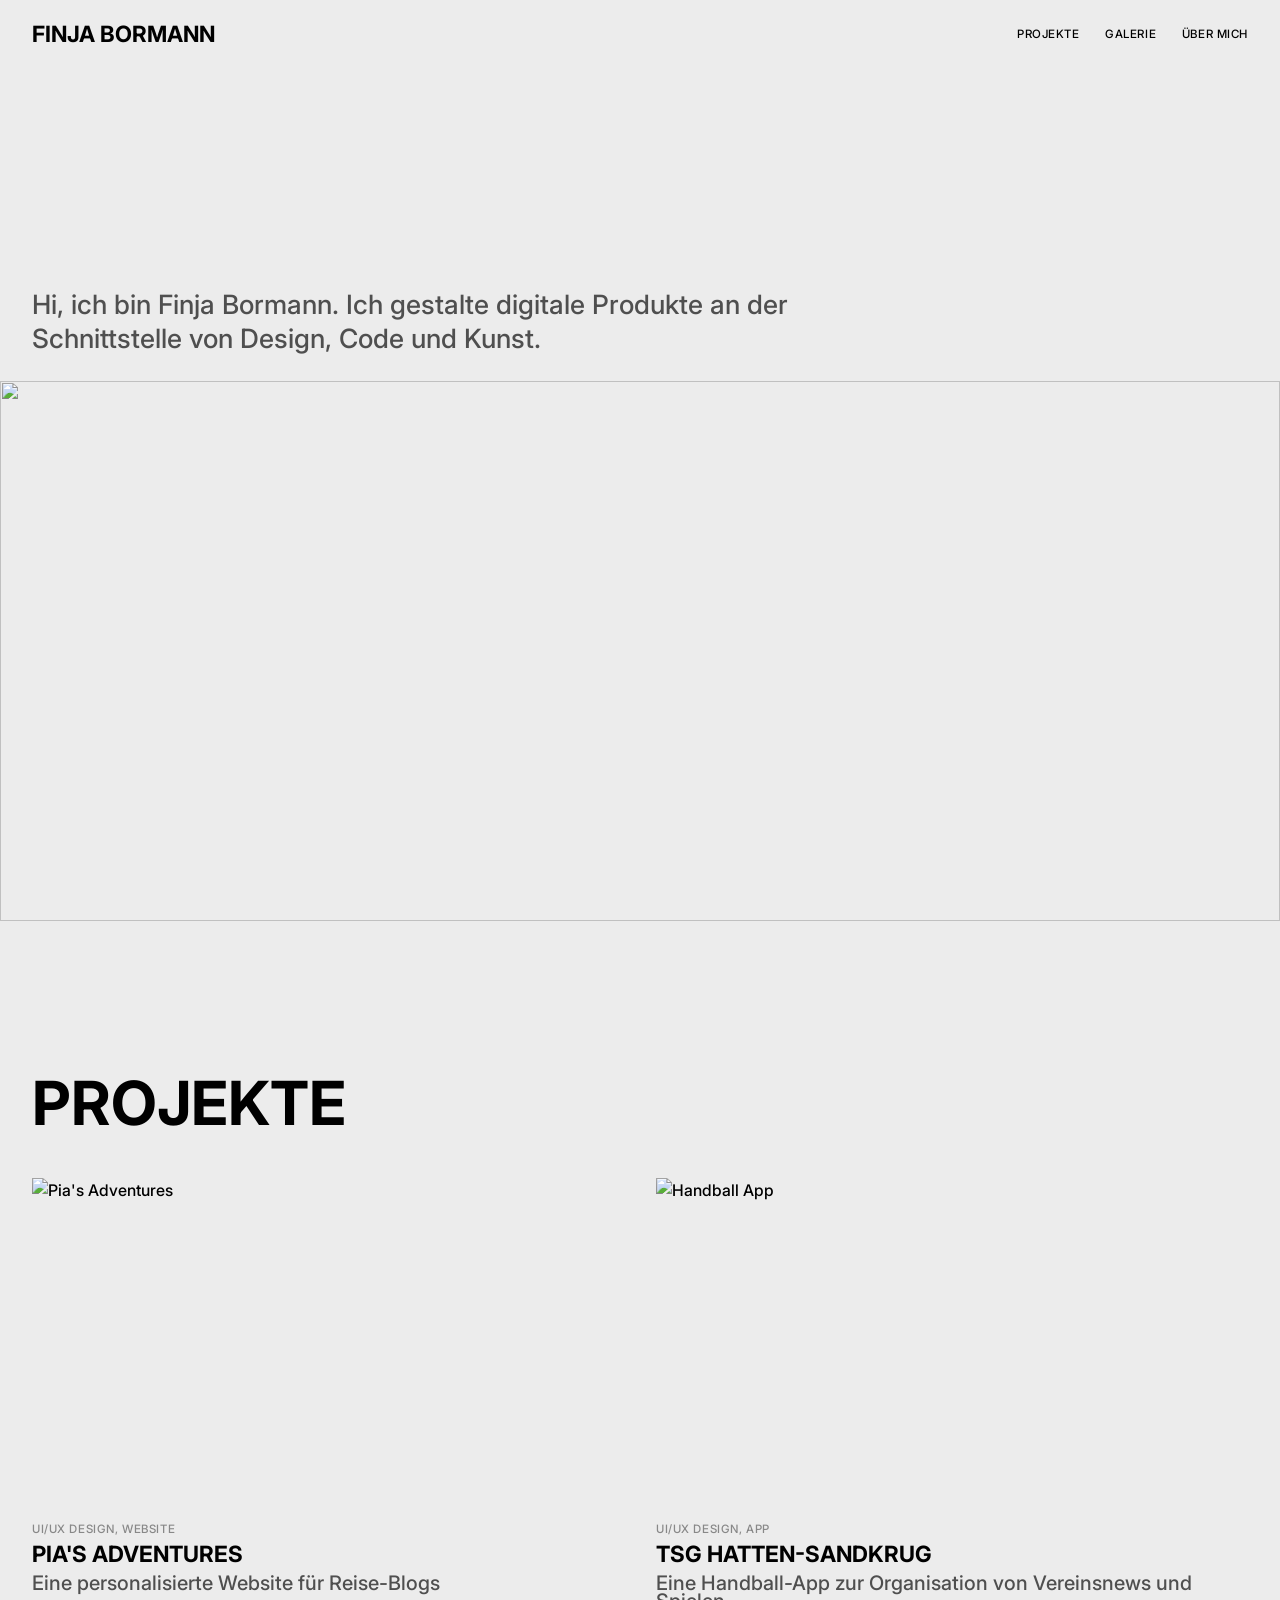
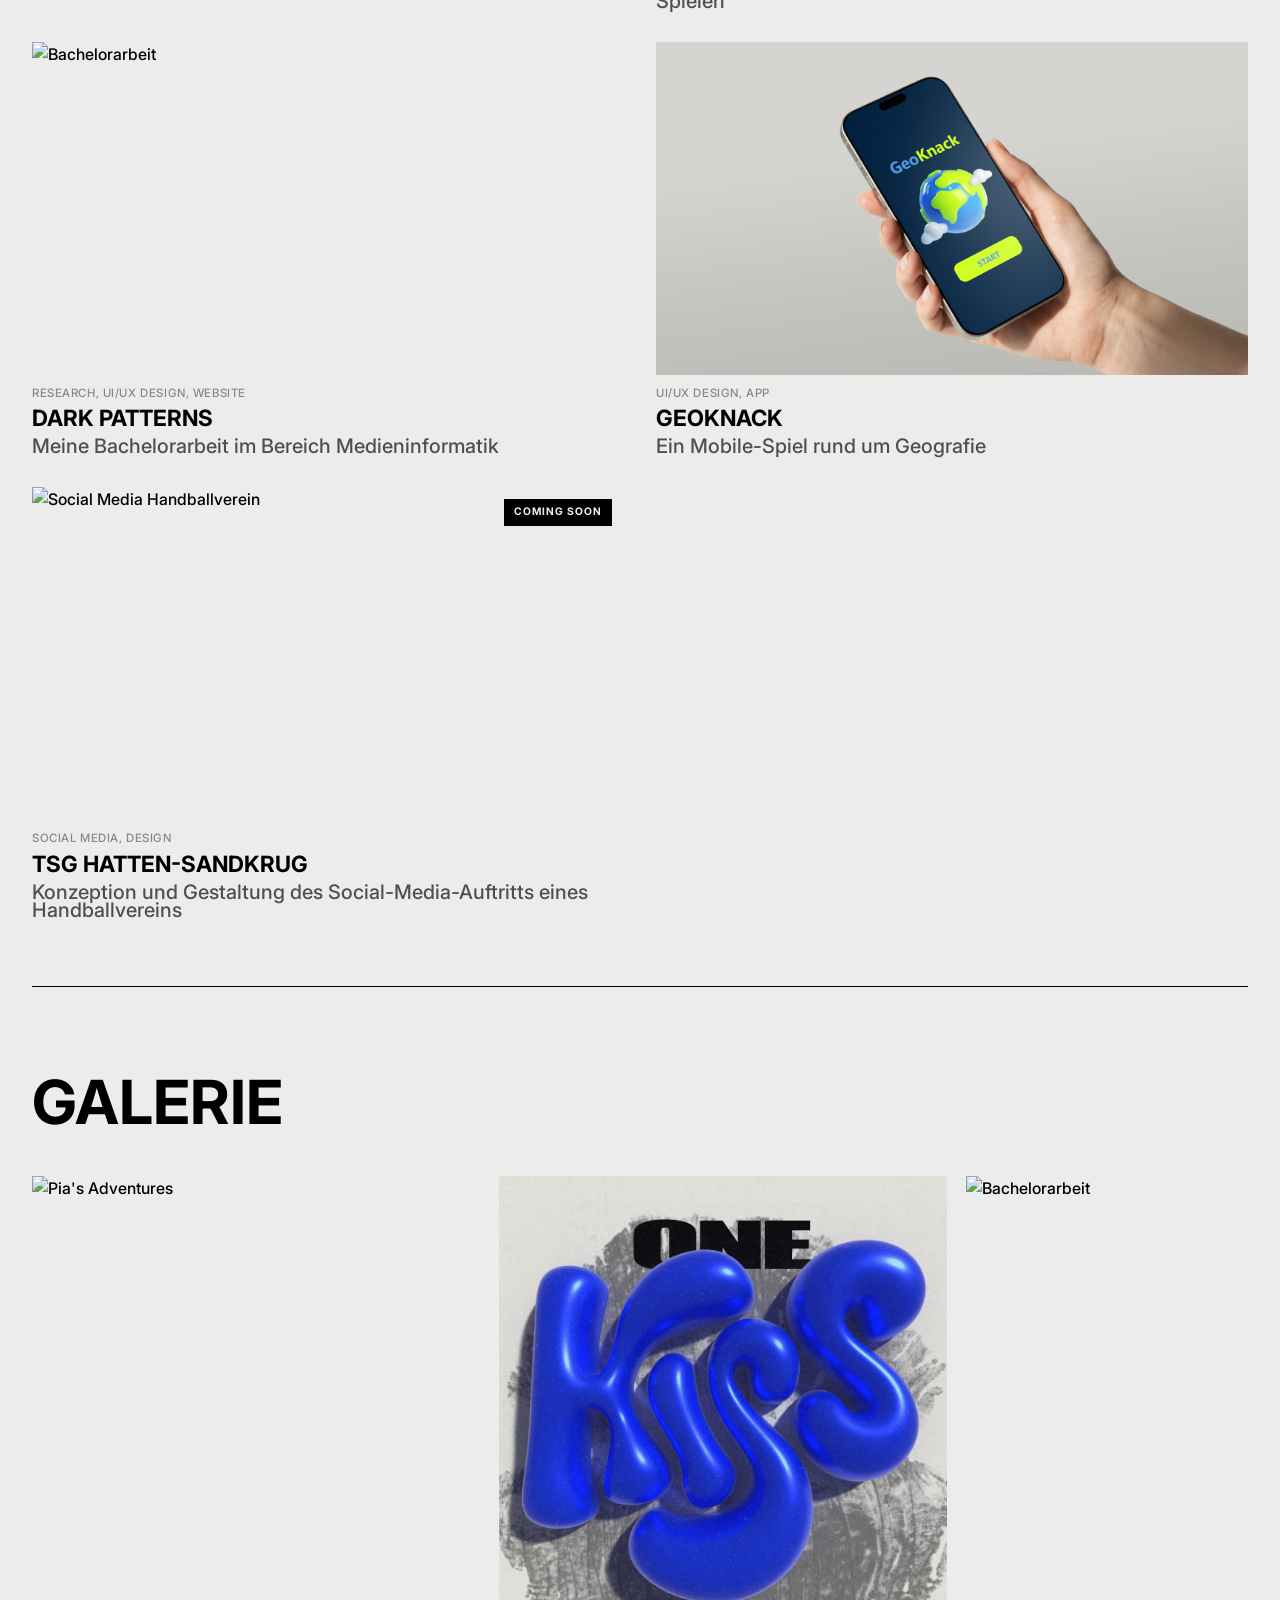
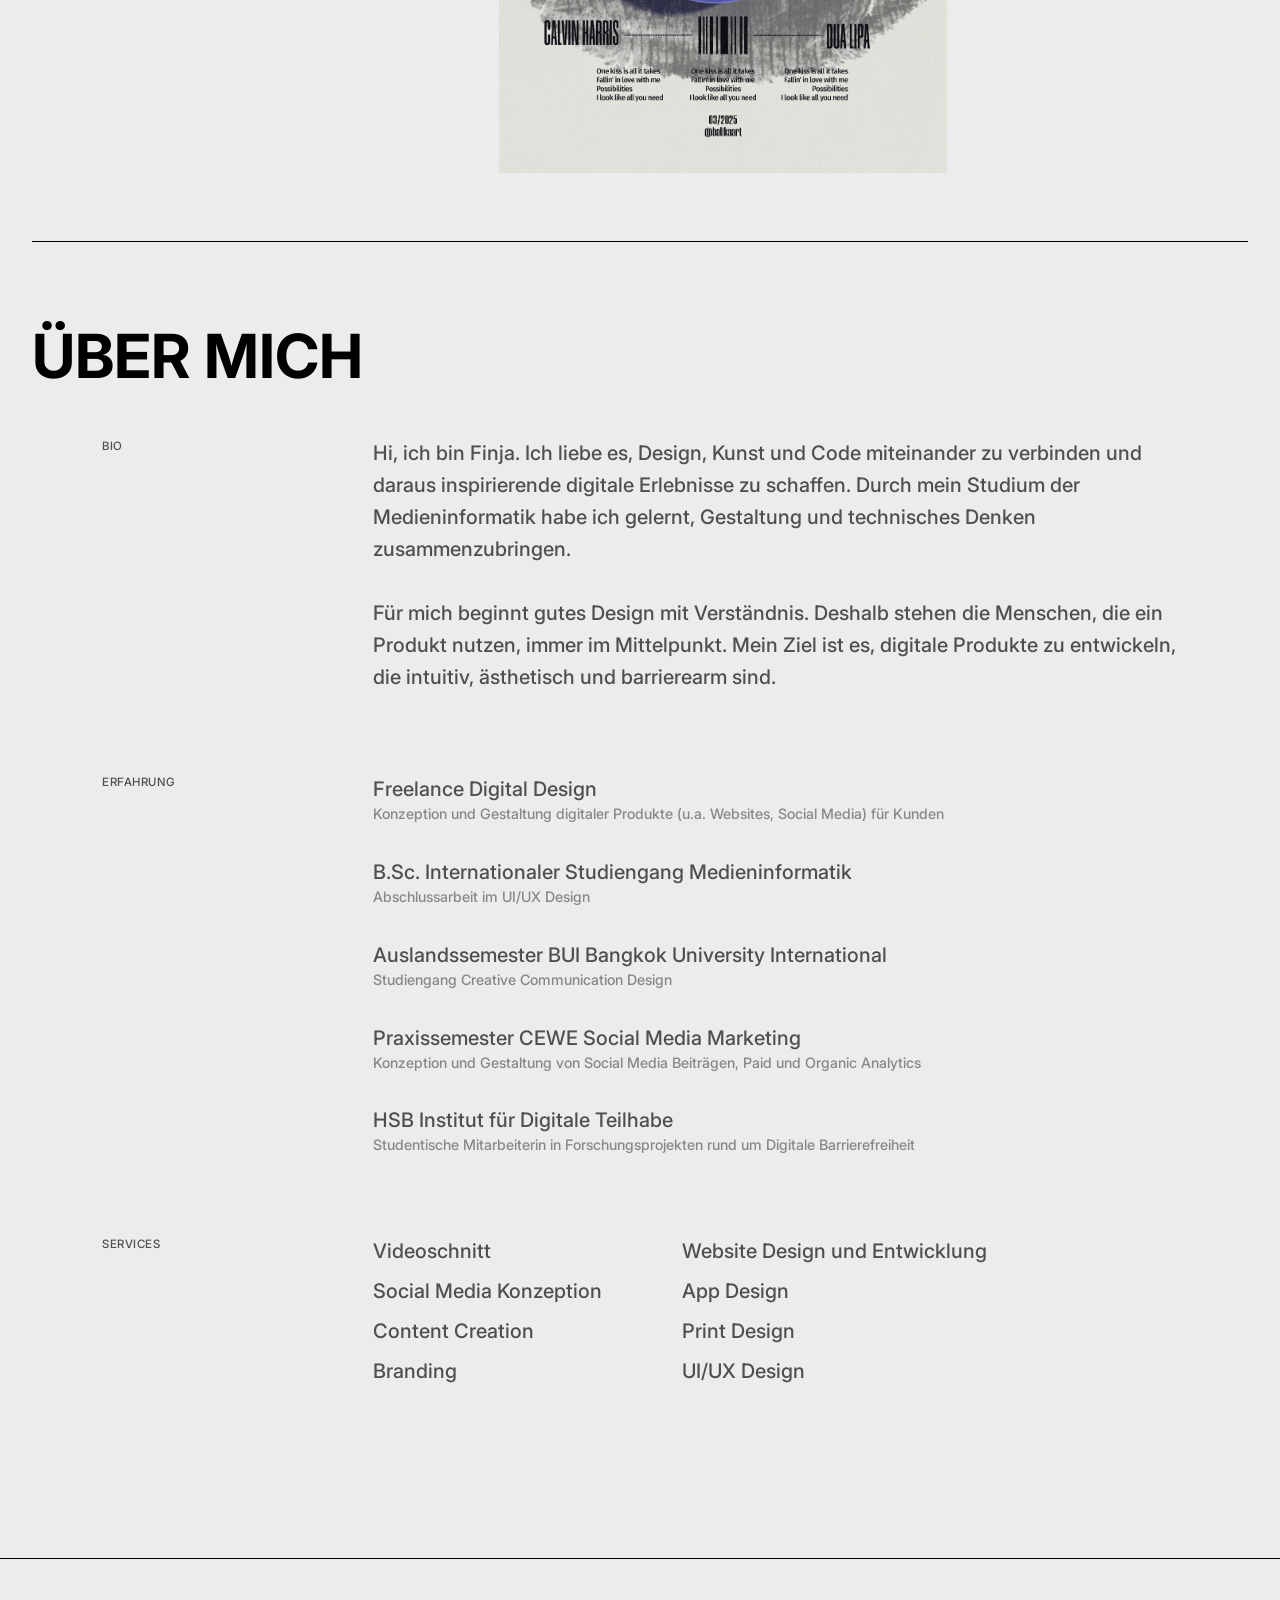
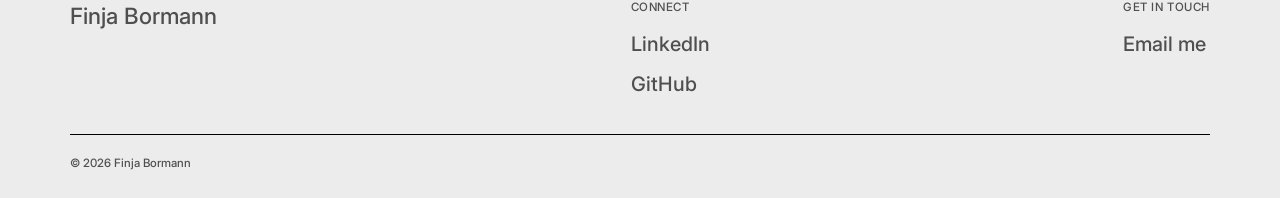
==== index.html @ 7d45138b "New responsive Version and style changes" ====
<!DOCTYPE html>
<html lang="de">
  <head>
    <meta charset="UTF-8" />
    <meta name="viewport" content="width=device-width, initial-scale=1.0" />
    <title>Finja Bormann - Digital Design</title>
    <link rel="icon" type="image/png" href="images/Logo_Finja.png" />
    <link rel="stylesheet" href="style.css" />
    <link rel="stylesheet" href="responsive.css" />
  </head>
  <body>

    <!-- Navigation -->
    <header>
      <nav class="navbar">
        <a href="#" class="nav-logo">FINJA BORMANN</a>
        <button class="nav-burger" aria-label="Menü öffnen">
          <span></span>
          <span></span>
          <span></span>
        </button>
        <ul class="nav-links">
          <li><a href="#projects">Projekte</a></li>
          <li><a href="#gallery">Galerie</a></li>
          <li><a href="#about">Über mich</a></li>
        </ul>
      </nav>
    </header>

    <!-- Hauptbereich -->
    <main>

      <!-- Hero -->
      <section id="hero" class="section hero">
        <h1>Hi, ich bin Finja Bormann. Ich gestalte digitale Produkte an der Schnittstelle von Design, Code und Kunst.</h1>

        <!-- Bilder-Slideshow -->
        <div class="slideshow">
          <div class="slideshow-frame">
            <img src="images/MockUp_GeoKnack.png" class="slideshow-image" alt="" />
            <img src="images/Pias_adventures_MockUp.png" class="slideshow-image" alt="" />
            <img src="images/Handball_App.png" class="slideshow-image" alt="" />
          </div>
        </div>
      </section>

      <!-- Projekte -->
      <section id="projects" class="section no-line">
        <h2>Projekte</h2>
        <div class="projects-static-grid">
          <a class="project-card" href="projects/pias-adventures.html">
            <div class="project-image">
              <img src="images/Pias_adventures_MockUp.png" alt="Pia's Adventures" />
            </div>
            <p class="project-tags">UI/UX DESIGN, Website</p>
            <h3 class="project-title">Pia's Adventures</h3>
            <p class="project-desc">Eine personalisierte Website für Reise-Blogs</p>
          </a>

          <a class="project-card" href="projects/handball-app.html">
            <div class="project-image">
              <img src="images/Handball_App.png" alt="Handball App" />
            </div>
            <p class="project-tags">UI/UX DESIGN, APP</p>
            <h3 class="project-title">TSG Hatten-Sandkrug</h3>
            <p class="project-desc">Eine Handball-App zur Organisation von Vereinsnews und Spielen</p>
          </a>

          <a class="project-card" href="projects/bachelorarbeit.html">
            <div class="project-image">
              <img src="images/Bachelorarbeit_MockUp.png" alt="Bachelorarbeit" />
            </div>
            <p class="project-tags">RESEARCH, UI/UX DESIGN, Website</p>
            <h3 class="project-title">Dark Patterns</h3>
            <p class="project-desc">Meine Bachelorarbeit im Bereich Medieninformatik</p>
          </a>

          <a class="project-card" href="projects/geoknack.html">
            <div class="project-image">
              <img src="images/MockUp_GeoKnack.png" alt="GeoKnack" />
            </div>
            <p class="project-tags">UI/UX DESIGN, APP</p>
            <h3 class="project-title">GeoKnack</h3>
            <p class="project-desc">Ein Mobile-Spiel rund um Geografie</p>
          </a>

          <a class="project-card coming-soon-card" href="projects/social-media-handball.html">
            <div class="project-image">
              <img src="images/ComingSoon.png" alt="Social Media Handballverein" />
            </div>
            <p class="project-tags">SOCIAL MEDIA, DESIGN</p>
            <h3 class="project-title">TSG Hatten-Sandkrug</h3>
            <p class="project-desc">Konzeption und Gestaltung des Social-Media-Auftritts eines Handballvereins</p>
          </a>
        </div>
      </section>

      <!-- Galerie -->
      <section id="gallery" class="section">
        <h2><span class="heading-text">Galerie</span></h2>
        <div class="projects-viewport">
        <div class="projects-grid">
          <a class="project-card" href="images/Pias_adventures.png" target="_blank">
            <div class="project-image">
              <img src="images/997-poster.png" alt="Pia's Adventures" />
            </div>
          </a>

          <a class="project-card" href="images/Handball_App.png" target="_blank">
            <div class="project-image">
              <img src="images/bubble-font-poster.png" alt="Handball App" />
            </div>
          </a>

          <a class="project-card" href="images/Bachelorarbeit.png" target="_blank">
            <div class="project-image">
              <img src="images/anti-design-poster.png" alt="Bachelorarbeit" />
            </div>
          </a>

          <a class="project-card" href="images/GeoKnack_App.png" target="_blank">
            <div class="project-image">
              <img src="images/retro-poster.png" alt="GeoKnack" />
            </div>
          </a>
        </div>
        </div>
      </section>

      <!-- Über mich -->
      <section id="about" class="section">
        <h2>Über mich</h2>

        <div class="about-row">
          <p class="about-label">Bio</p>
          <div class="about-content">
            <p>Hi, ich bin Finja. Ich liebe es, Design, Kunst und Code miteinander zu verbinden und daraus inspirierende digitale Erlebnisse zu schaffen. 
            Durch mein Studium der Medieninformatik habe ich gelernt, Gestaltung und technisches Denken zusammenzubringen.</p><br>
            <p>Für mich beginnt gutes Design mit Verständnis. Deshalb stehen die Menschen, die ein Produkt nutzen, immer im Mittelpunkt. 
            Mein Ziel ist es, digitale Produkte zu entwickeln, die intuitiv, ästhetisch und barrierearm sind.</p>
          </div>
        </div>

        <div class="about-row">
          <p class="about-label">Erfahrung</p>
          <div class="about-content">
            <div class="about-entry">
              <p class="about-entry-title">Freelance Digital Design</p>
              <p class="about-entry-desc">Konzeption und Gestaltung digitaler Produkte (u.a. Websites, Social Media) für Kunden</p>
            </div>
            <div class="about-entry">
              <p class="about-entry-title">B.Sc. Internationaler Studiengang Medieninformatik</p>
              <p class="about-entry-desc">Abschlussarbeit im UI/UX Design</p>
            </div>
            <div class="about-entry">
              <p class="about-entry-title">Auslandssemester BUI Bangkok University International</p>
              <p class="about-entry-desc">Studiengang Creative Communication Design</p>
            </div>
            <div class="about-entry">
              <p class="about-entry-title">Praxissemester CEWE Social Media Marketing</p>
              <p class="about-entry-desc">Konzeption und Gestaltung von Social Media Beiträgen, Paid und Organic Analytics</p>
            </div>
              <div class="about-entry">
              <p class="about-entry-title">HSB Institut für Digitale Teilhabe</p>
              <p class="about-entry-desc">Studentische Mitarbeiterin in Forschungsprojekten rund um Digitale Barrierefreiheit</p>
            </div>
          </div>
        </div>

        <div class="about-row">
          <p class="about-label">Services</p>
          <div class="about-skills">
            <ul>
              <li>Videoschnitt</li>
              <li>Social Media Konzeption</li>
              <li>Content Creation</li>
              <li>Branding</li>
            </ul>
            <ul>
              <li>Website Design und Entwicklung</li>
              <li>App Design</li>
              <li>Print Design</li>
              <li>UI/UX Design</li>
            </ul>
          </div>
        </div>
      </section>

    </main>

    <!-- Footer -->
    <footer class="footer">
      <div class="footer-top">
        <div class="footer-about">
          <p class="footer-name">Finja Bormann</p>
        </div>

        <div class="footer-links">
          <p class="footer-heading">Connect</p>
          <a href="https://de.linkedin.com/in/finja-bormann-8b305a2b4" target="_blank">LinkedIn</a>
          <a href="https://github.com/finionb" target="_blank">GitHub</a>
        </div>

        <div class="footer-contact">
          <p class="footer-heading">Get in touch</p>
          <a href="mailto:finjabormann03@gmail.com">Email me</a>
        </div>
      </div>

      <hr class="footer-divider" />

      <div class="footer-bottom">
        <p>&copy; 2026 Finja Bormann</p>
      </div>
    </footer>

    <script src="script.js"></script>
  </body>
</html>
---- style.css ----
*, *::before, *::after {
  box-sizing: border-box;
  margin: 0;
  padding: 0;
  background-color: #ececec;
}

html {
  overflow-x: hidden;
}

body {
  font-family: "Inter", sans-serif;
  line-height: 1.6;
  overflow-x: hidden;
}


@font-face {
  font-family: "Inter";
  src: url("fonts/Inter_24pt-Light.ttf") format("truetype");
  font-weight: 300;
  font-style: normal;
}

@font-face {
  font-family: "Inter";
  src: url("fonts/Inter_24pt-Medium.ttf") format("truetype");
  font-weight: 500;
  font-style: normal;
}

@font-face {
  font-family: "Inter";
  src: url("fonts/Inter_28pt-SemiBold.ttf") format("truetype");
  font-weight: 600;
  font-style: normal;
}

@font-face {
  font-family: "Inter";
  src: url("fonts/Inter_28pt-Bold.ttf") format("truetype");
  font-weight: 700;
  font-style: normal;
}

/* Navbar */
.navbar {
  display: flex;
  justify-content: space-between;
  align-items: center;
  padding: clamp(0.6rem, 1.5vw, 1rem) 2rem;
  background-color: transparent;
  position: fixed;
  top: 0;
  left: 50%;
  width: 100vw;
  margin-left: calc(-1 * 50vw);
  z-index: 100;
}

.nav-logo {
  display: flex;
  align-items: center;
  gap: 0.5rem;
  font-size: clamp(1rem, 1.2vw + 0.5rem, 1.4rem);
  font-weight: 700;
  text-decoration: none;
  color: #000000;
  background-color: transparent;
}

.nav-links {
  list-style: none;
  letter-spacing: 0.05em;
  text-transform: uppercase;
  font-size: clamp(0.7rem, 0.4vw + 0.4rem, 0.85rem);
  display: flex;
  gap: clamp(1rem, 2vw, 2rem);
  background-color: transparent;
}

.nav-links li {
  background-color: transparent;
}

.nav-links a {
  text-decoration: none;
  color: #000000;
  background-color: transparent;
}

.nav-links a:hover {
  color: #4f4f4f;
}

/* Burger button */
.nav-burger {
  display: none;
  flex-direction: column;
  justify-content: center;
  gap: 5px;
  background: none;
  border: none;
  cursor: pointer;
  z-index: 101;
}

.nav-burger span {
  display: block;
  width: 24px;
  height: 2px;
  background-color: #000000;
  transition: transform 0.3s ease, opacity 0.3s ease;
}

.nav-burger.is-open span:nth-child(1) {
  transform: translateY(7px) rotate(45deg);
}
.nav-burger.is-open span:nth-child(2) {
  opacity: 0;
}
.nav-burger.is-open span:nth-child(3) {
  transform: translateY(-7px) rotate(-45deg);
}

@media (max-width: 768px) {
  .nav-burger {
    display: flex;
  }

  .nav-links {
    display: none;
    position: fixed;
    top: 0;
    left: 0;
    width: 100%;
    height: 100vh;
    flex-direction: column;
    justify-content: center;
    align-items: flex-end;
    padding-right: 2rem;
    gap: 2rem;
    background-color: #ececec;
    z-index: 100;
  }

  .nav-links.is-open {
    display: flex;
  }

  .nav-links a {
    font-size: clamp(2rem, 8vw, 3rem);
    font-weight: 700;
    text-transform: uppercase;
    letter-spacing: 0.02em;
  }
}

/* Slideshow */
.slideshow {
  width: 100vw;
  margin-left: calc(50% - 50vw);
  margin-right: calc(50% - 50vw);
  margin-top: clamp(1rem, 2vw, 2rem);
}

.slideshow-frame {
  position: relative;
  width: 100%;
  aspect-ratio: 16 / 6.75;
  overflow: hidden;
  background-color: #f0f0f0;
}

.slideshow-image {
  position: absolute;
  inset: 0;
  width: 100%;
  height: 100%;
  object-fit: cover;
  opacity: 0;
  transition: opacity 0.6s ease;
}

.slideshow-image.is-active {
  opacity: 1;
}

/* Sections */
.section {
  position: relative;
  padding: clamp(2.5rem, 4vw + 1rem, 5rem) 2rem;
  max-width: 1140px;
  margin: 0 auto;
}

.section::before {
  content: "";
  position: absolute;
  top: 0;
  left: calc(2rem - max(0px, (100vw - 1140px) / 2));
  right: calc(2rem - max(0px, (100vw - 1140px) / 2));
  border-top: 1px solid #000000;
}

.section.hero::before,
.section.no-line::before {
  border-top: none;
}

.hero {
  text-align: left;
  padding-top: clamp(18rem, 18vw + 2rem, 30rem);
  position: relative;
}

.hero h1 {
  position: relative;
  width: 100vw;
  color: #4f4f4f;
  max-width: clamp(300px, 65vw, 800px);
  margin-left: calc(50% - 50vw);
  padding-left: 2rem;
  font-size: clamp(1.25rem, 1.2vw + 0.7rem, 2rem);
  font-weight: 500;
  line-height: clamp(1rem, 1.5vw + 0.9rem, 2.7rem);
}

/* Projects slider */
.projects-viewport {
  position: relative;
  width: 100vw;
  margin-left: calc(50% - 50vw);
  margin-right: calc(50% - 50vw);
  margin-top: clamp(1rem, 2vw, 2rem);
  overflow: hidden;
  cursor: grab;
  touch-action: pan-y;
}

.projects-viewport.is-dragging {
  cursor: grabbing;
}

.projects-grid {
  display: flex;
  gap: clamp(1rem, 1.5vw, 1.5rem);
  width: max-content;
  will-change: transform;
}

.project-card {
  display: block;
  flex: 0 0 624px;
  width: 624px;
  text-decoration: none;
  color: inherit;
  user-select: none;
}

#gallery .project-card {
  flex: 0 0 clamp(220px, 35vw, 500px);
  width: clamp(220px, 35vw, 500px);
}

/* Static projects grid (no slider) */
.projects-static-grid {
  display: grid;
  grid-template-columns: repeat(2, 1fr);
  gap: clamp(1.5rem, 2.5vw, 2.5rem);
  margin-top: clamp(1rem, 2vw, 2rem);
  width: 100vw;
  margin-left: calc(50% - 50vw);
  margin-right: calc(50% - 50vw);
  padding: 0 2rem;
  box-sizing: border-box;
}

.projects-static-grid .project-card {
  flex: none;
  width: auto;
}

@media (max-width: 700px) {
  .projects-static-grid {
    grid-template-columns: 1fr;
  }
}

.coming-soon-card {
  position: relative;
}

.coming-soon-card .project-image::after {
  content: "Coming Soon";
  position: absolute;
  top: 12px;
  right: 12px;
  background-color: #000;
  color: #ececec;
  font-size: 0.65rem;
  font-weight: 700;
  letter-spacing: 0.1em;
  text-transform: uppercase;
  padding: 5px 10px;
  pointer-events: none;
}

.project-image {
  overflow: hidden;
  background-color: #f0f0f0;
  position: relative;
}

.project-image img {
  display: block;
  width: 100%;
  aspect-ratio: 16 / 9;
  object-fit: cover;
  transition: transform 0.4s ease;
}

.project-card:hover .project-image img {
  transform: scale(1.05);
}

@media (hover: none) {
  .project-card.in-view .project-image img {
    transform: scale(1.05);
  }
}

#gallery .project-image img {
  aspect-ratio: 3 / 4;
}

.project-tags {
  margin-top: clamp(0.6rem, 1vw, 1rem);
  line-height: 1;
  letter-spacing: 0.05em;
  text-transform: uppercase;
  font-size: clamp(0.7rem, 0.4vw + 0.4rem, 0.85rem);
  color: #888;
}

.project-title {
  font-size: clamp(1.1rem, 1vw + 0.6rem, 1.6rem);
  font-weight: 700;
  line-height: 1;
  text-transform: uppercase;
  margin: 0.5rem 0;
}

.project-desc {
  font-size: clamp(1rem, 0.8vw + 0.7rem, 1.25rem);
  line-height: 0.9;
  color: #4f4f4f;
}

h2 {
  position: relative;
  width: 100vw;
  margin-left: calc(50% - 50vw);
  padding-left: 2rem;
  font-size: clamp(2rem, 3.5vw + 1rem, 5rem);
  font-weight: 700;
  text-transform: uppercase;
}

/* Über mich */
.about-row {
  display: grid;
  grid-template-columns: clamp(120px, 18vw, 220px) 1fr;
  gap: clamp(2rem, 4vw, 5rem);
  padding: clamp(1.5rem, 2.5vw, 2.5rem) 0;
}

.about-row:first-of-type {
  margin-top: clamp(1.5rem, 2.5vw, 2.5rem);
  padding-top: 0;
}

.about-label {
  font-weight: 500;
  color: #4f4f4f;
  letter-spacing: 0.05em;
  text-transform: uppercase;
  font-size: clamp(0.7rem, 0.4vw + 0.4rem, 0.85rem);
}

.about-content {
  margin-bottom: 1rem;
  color: #4f4f4f;
  font-size: clamp(1rem, 0.8vw + 0.7rem, 1.25rem);
}

.about-content p:last-child {
  margin-bottom: 0;
}

.about-entry {
  margin-bottom: clamp(1.75rem, 2.5vw, 2.5rem);
}

.about-entry:last-child {
  margin-bottom: 0;
}

.about-entry-title {
  font-weight: 500;
  color: #4f4f4f;
  font-size: clamp(1rem, 0.8vw + 0.7rem, 1.25rem);
}

.about-entry-desc {
  color: #888;
  font-size: clamp(0.8rem, 0.5vw + 0.5rem, 0.95rem);
  line-height: 1.3;
}

.about-skills {
  display: flex;
  gap: clamp(5rem, 6vw, 8rem);
}

.about-skills ul {
  list-style: none;
  min-width: clamp(200px, 16vw, 360px);
}

.about-skills li {
  color: #4f4f4f;
  margin-bottom: 0.5rem;
  font-size: clamp(1rem, 0.8vw + 0.7rem, 1.25rem);
}

@media (max-width: 600px) {
  .about-row {
    grid-template-columns: 1fr;
    gap: 0.75rem;
  }
}

/* Footer */
.footer {
  margin-top: 4rem; 
  padding: clamp(2rem, 3vw, 3rem) 2rem clamp(1.5rem, 2vw, 2rem);
  border-top: 1px solid #000000;
  font-size: clamp(1rem, 0.8vw + 0.7rem, 1.25rem);
  color: #4f4f4f;
}

.footer-top {
  display: flex;
  justify-content: space-between;
  gap: clamp(1rem, 2vw, 2rem);
  max-width: 1140px;
  margin: 0 auto;
  flex-wrap: wrap;
}

.footer-name {
  font-size: clamp(1.1rem, 0.8vw + 0.8rem, 1.4rem);
  font-weight: 500;
  color: #4f4f4f;
  margin-bottom: 0.5rem;
}

.footer-bio {
  max-width: 280px;
}

.footer-heading {
  font-weight: 500;
  color: #4f4f4f;
  letter-spacing: 0.05em;
  text-transform: uppercase;
  font-size: clamp(0.7rem, 0.4vw + 0.4rem, 0.85rem);
  margin-bottom: 0.75rem;
}

.footer-links,
.footer-contact {
  display: flex;
  flex-direction: column;
}

.footer-links a,
.footer-contact a {
  color: #4f4f4f;
  text-decoration: none;
  margin-bottom: 0.5rem;
}

.footer-links a:hover,
.footer-contact a:hover {
  color: #333;
}

.footer-divider {
  max-width: 1140px;
  margin: clamp(1rem, 2vw, 2rem) auto clamp(0.75rem, 1.5vw, 1.5rem);
  border: none;
  border-top: 1px solid #000000;
}

.footer-bottom {
  display: flex;
  justify-content: space-between;
  max-width: 1140px;
  margin: 0 auto;
  flex-wrap: wrap;
  gap: 0.5rem;
  font-size: clamp(0.7rem, 0.4vw + 0.4rem, 0.85rem);
}
---- responsive.css ----
/* ═══════════════════════════════════════════════════════
   RESPONSIVE.CSS
   Clamps decken fluid scaling ab.
   Diese Datei enthält strukturelle Breakpoint-Änderungen.

   Breakpoints:
   Tablet  → max-width: 1024px
   Mobile  → max-width: 768px
   Small   → max-width: 480px
═══════════════════════════════════════════════════════ */


/* ── Tablet (≤ 1024px) ───────────────────────────────── */
@media (max-width: 1024px) {

  /* Galerie-Karten etwas breiter relativ */
  #gallery .project-card {
    flex: 0 0 clamp(220px, 44vw, 420px);
    width: clamp(220px, 44vw, 420px);
  }

  /* Projekt-Grid 2 Spalten bleiben, aber weniger Gap */
  .projects-static-grid {
    gap: clamp(1rem, 2vw, 2rem);
  }

  /* About-Label-Spalte etwas schmaler */
  .about-row {
    grid-template-columns: clamp(90px, 14vw, 160px) 1fr;
    gap: clamp(1.5rem, 3vw, 4rem);
  }

  /* Skills-Spalten Mindestbreite anpassen */
  .about-skills ul {
    min-width: clamp(160px, 22vw, 280px);
  }

}


/* ── Mobile (≤ 768px) ───────────────────────────────── */
@media (max-width: 768px) {

  /* ─ Hero ─ */
  .hero {
    padding-top: clamp(18rem, 28vw, 20rem);
  }

  .hero h1 {
    max-width: 100%;
    font-size: clamp(1.4rem, 6vw, 2.5rem);
    line-height: 1.3;
    font-weight: 500;
  }

  /* Slideshow auf Mobile deutlich höher */
  .slideshow-frame {
    aspect-ratio: 16 / 16;
  }

  /* ─ Galerie-Slider ─ */
  #gallery .project-card {
    flex: 0 0 clamp(200px, 75vw, 340px);
    width: clamp(200px, 75vw, 340px);
  }

  /* ─ Über mich ─ */
  .about-row {
    grid-template-columns: 1fr;
    gap: 0.6rem;
  }

  .about-row:first-of-type {
    margin-top: clamp(1rem, 2vw, 1.5rem);
  }

  .about-skills {
    gap: 2rem;
  }

  .about-skills ul {
    min-width: unset;
  }

  /* ─ Projektdetails ─ */
  .project-header {
    padding-top: clamp(5rem, 8vw, 7rem);
  }

  .project-meta {
    gap: clamp(1rem, 3vw, 2rem);
  }

  .project-overview,
  .project-text-block {
    grid-template-columns: 1fr;
    gap: 0.5rem;
  }

  .project-overview-label,
  .project-section-title {
    padding-top: 0;
  }

}


/* ── Small Mobile (≤ 480px) ─────────────────────────── */
@media (max-width: 480px) {

  /* ─ Navbar ─ */
  .nav-logo {
    font-size: 0.95rem;
  }

  .navbar {
    padding-left: 1.25rem;
    padding-right: 1.25rem;
  }

  /* ─ Sections ─ */
  .section {
    padding-left: 1.25rem;
    padding-right: 1.25rem;
  }

  /* Section-Linien an neues Padding anpassen */
  .section::before {
    left: calc(1.25rem - max(0px, (100vw - 1140px) / 2));
    right: calc(1.25rem - max(0px, (100vw - 1140px) / 2));
  }

  h2 {
    padding-left: 1.25rem;
  }

  .hero h1 {
    padding-left: 1.25rem;
    padding-right: 1.25rem;
  }

  /* ─ Galerie-Karten ─ */
  #gallery .project-card {
    flex: 0 0 82vw;
    width: 82vw;
  }

  /* ─ Projekt-Grid ─ */
  .projects-static-grid {
    padding: 0 1.25rem;
    gap: 2rem;
  }

  /* ─ Footer ─ */
  .footer {
    padding-left: 1.25rem;
    padding-right: 1.25rem;
  }

  .footer-bottom {
    flex-direction: column;
    gap: 0.25rem;
  }

  /* ─ Projektdetails ─ */
  .project-image-grid {
    grid-template-columns: 1fr;
    gap: 0.75rem;
  }

  .project-hero-image img {
    aspect-ratio: 4 / 3;
  }

  .project-next-title {
    font-size: clamp(1.2rem, 6vw, 2rem);
  }

  /* ─ Slideshow ─ */
  .slideshow-frame {
    aspect-ratio: 3 / 4;
  }

}
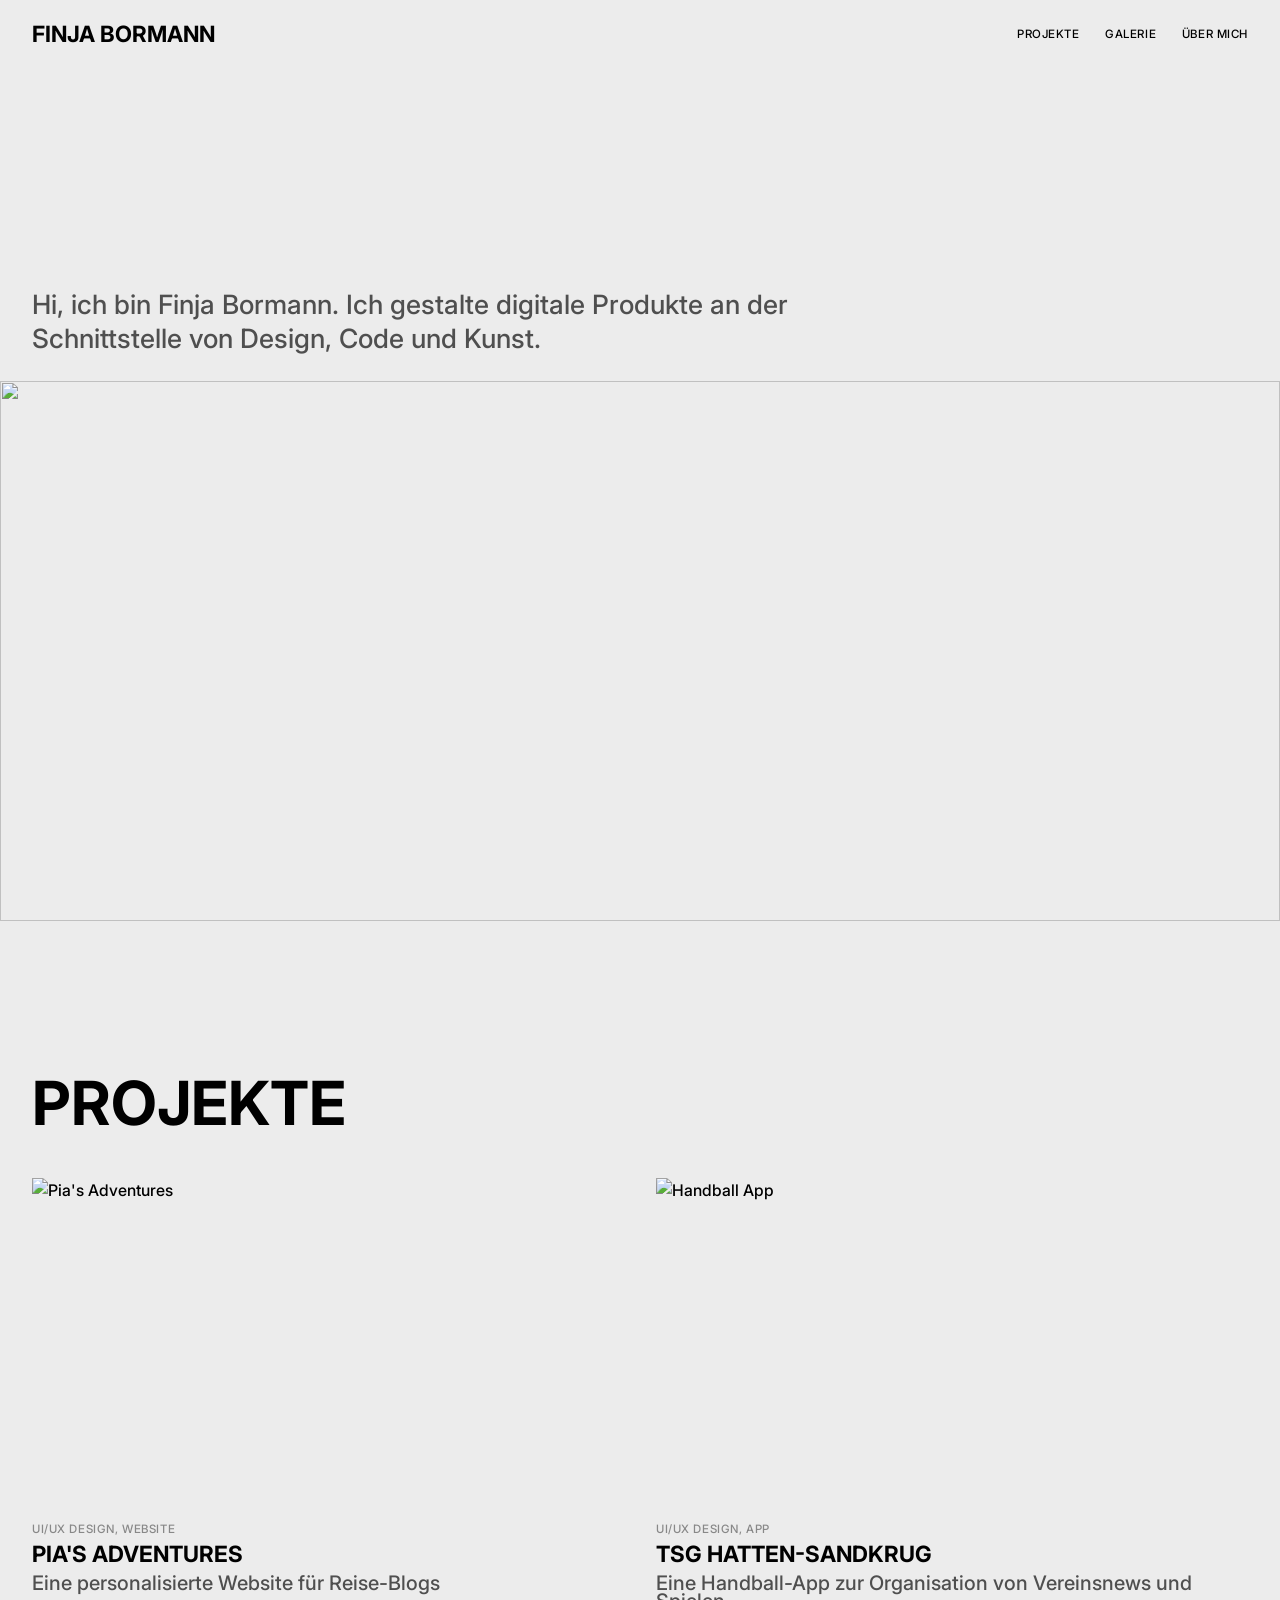
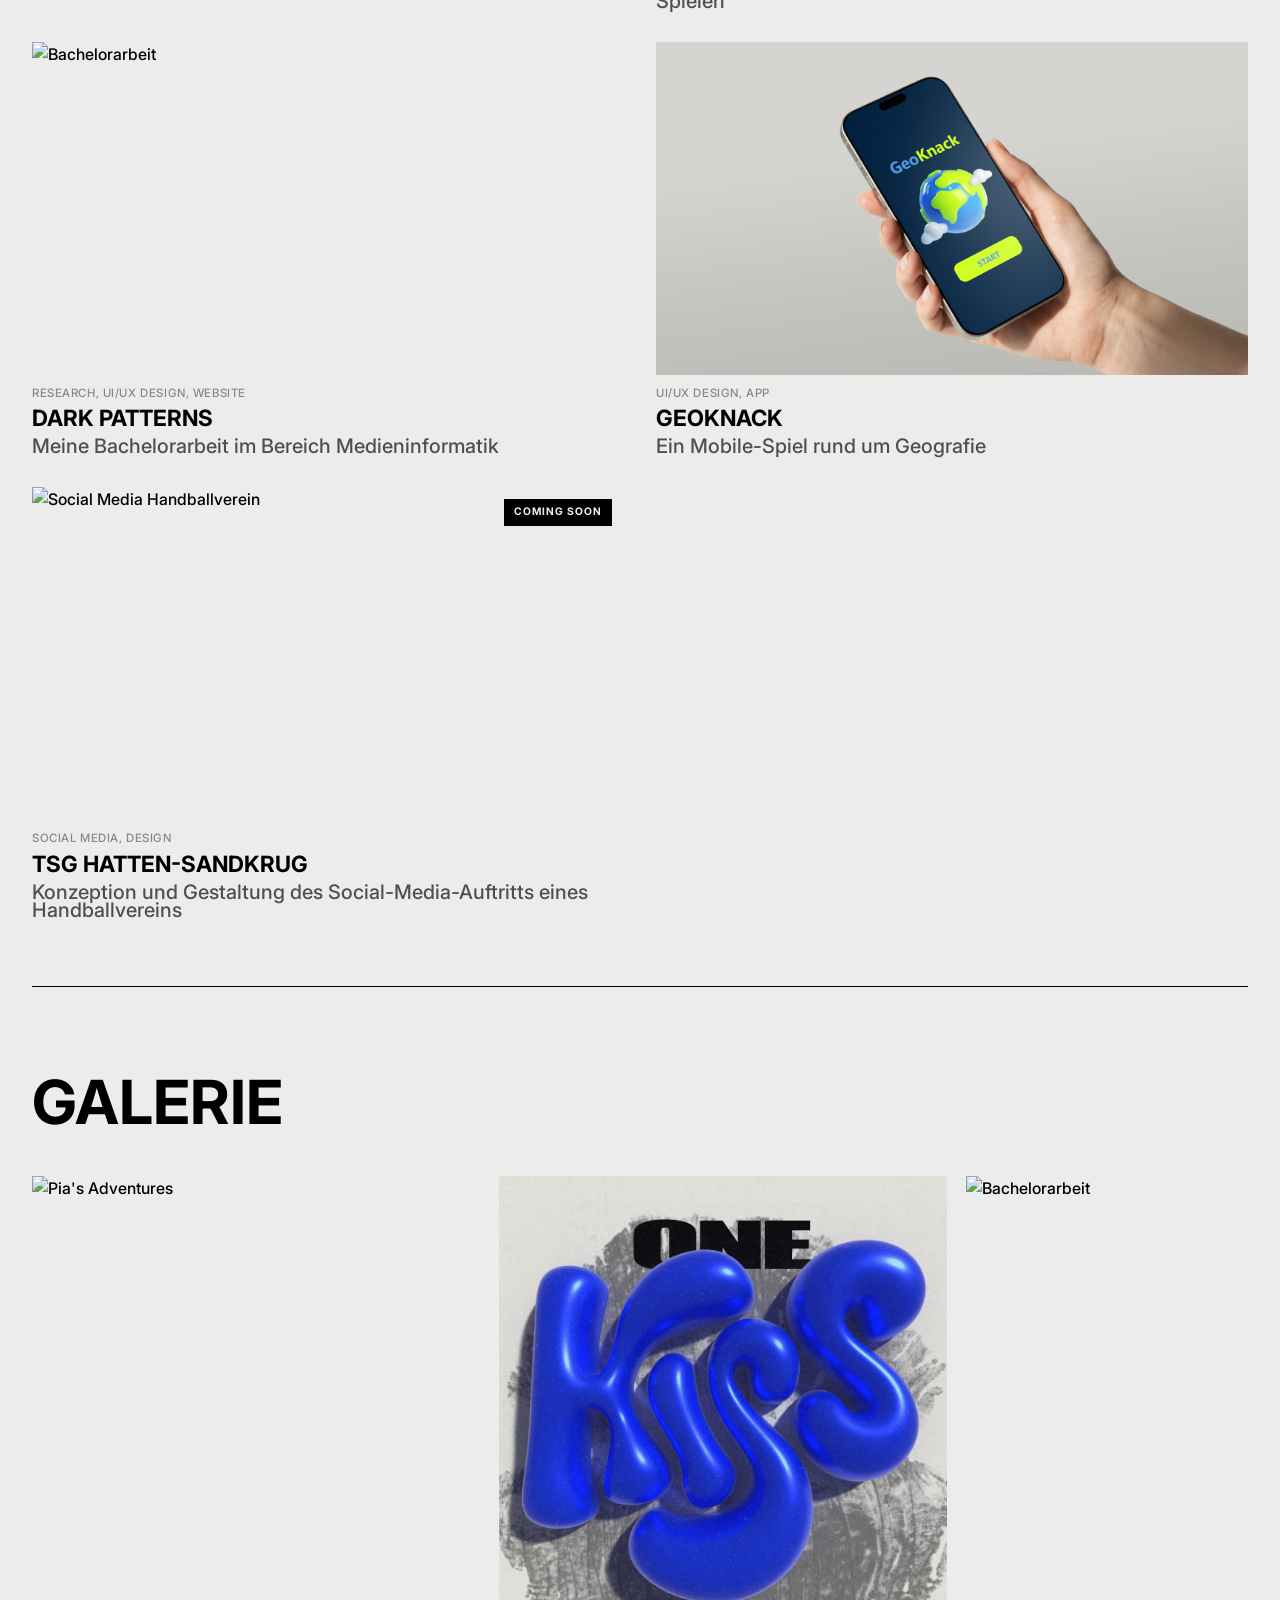
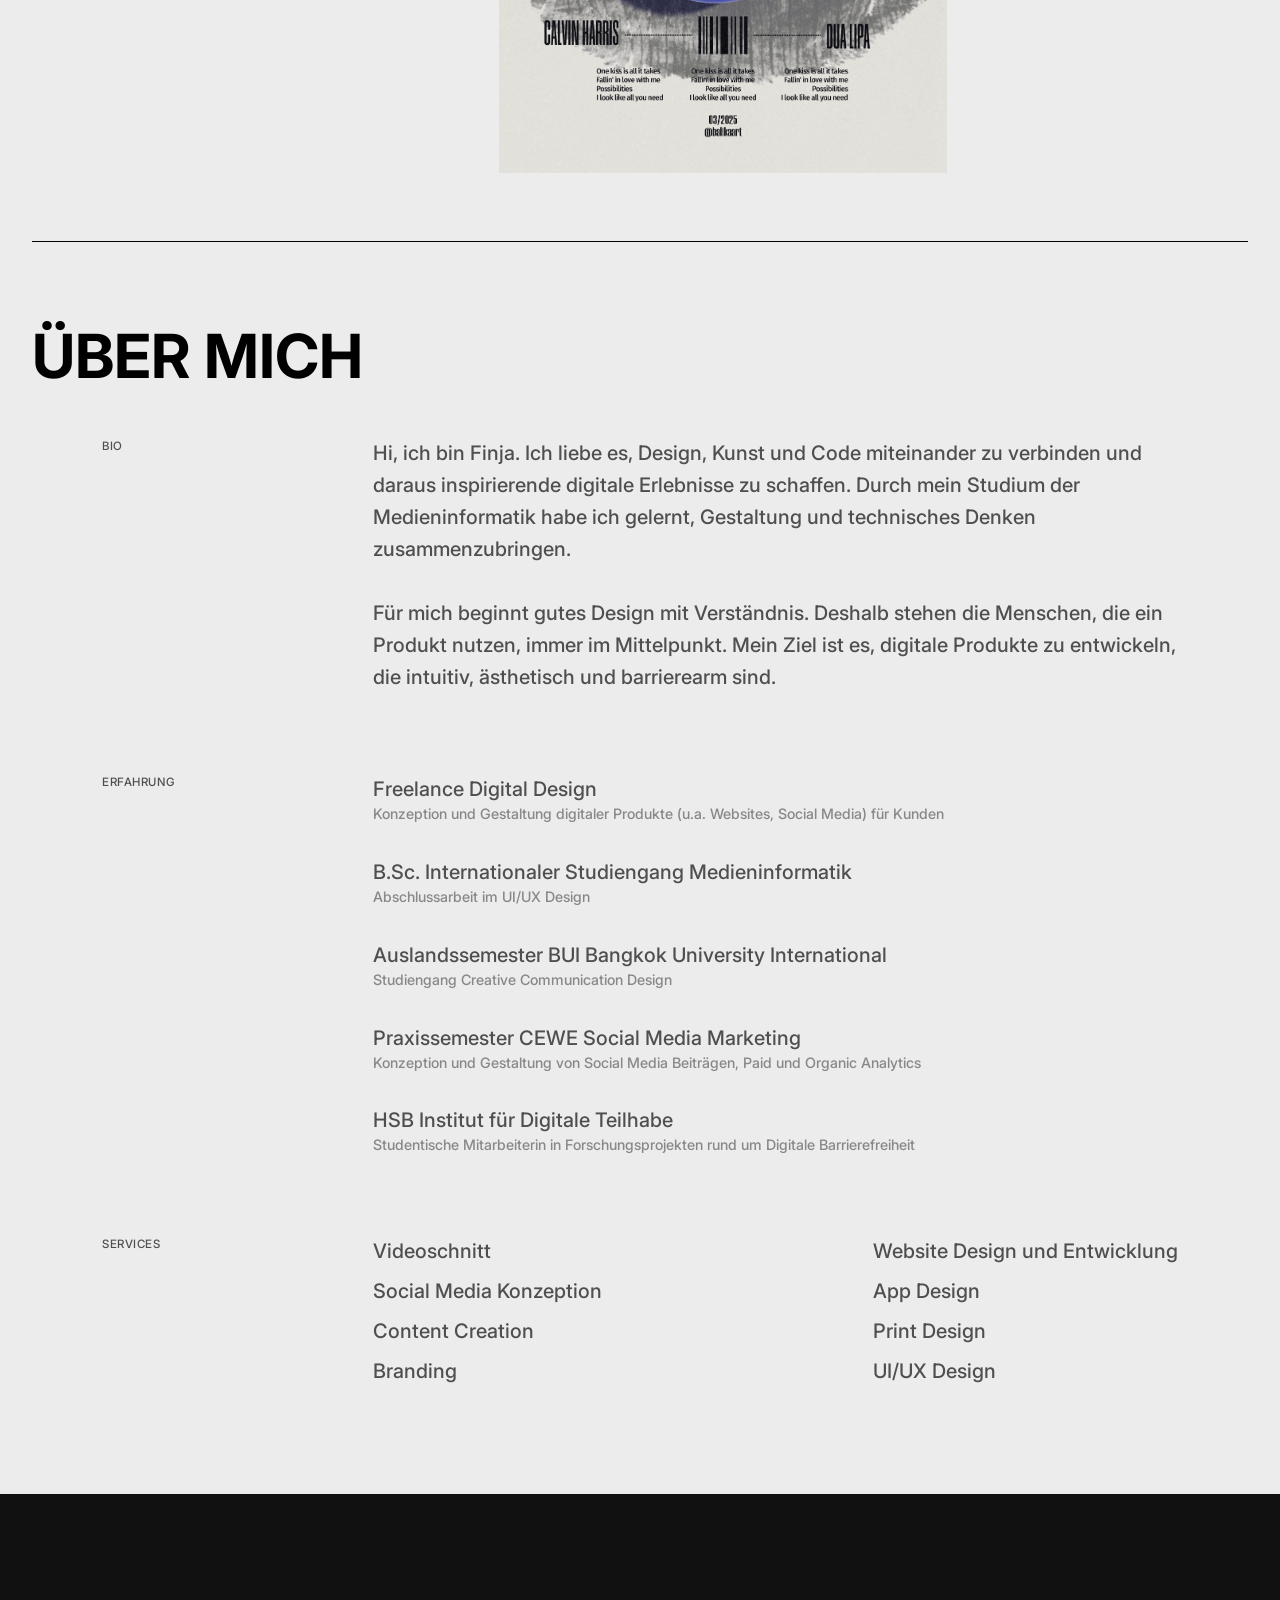
==== commit e43d45c9: "New Footer Design" ====
--- a/index.html
+++ b/index.html
@@ -1,4 +1,4 @@
-<!DOCTYPE html>
+﻿<!DOCTYPE html>
 <html lang="de">
   <head>
     <meta charset="UTF-8" />
@@ -9,6 +9,7 @@
     <link rel="stylesheet" href="responsive.css" />
   </head>
   <body>
+  <div class="page-wrapper">
 
     <!-- Navigation -->
     <header>
@@ -188,29 +189,19 @@
 
     </main>
 
+  </div>
     <!-- Footer -->
     <footer class="footer">
-      <div class="footer-top">
-        <div class="footer-about">
-          <p class="footer-name">Finja Bormann</p>
-        </div>
-
-        <div class="footer-links">
-          <p class="footer-heading">Connect</p>
-          <a href="https://de.linkedin.com/in/finja-bormann-8b305a2b4" target="_blank">LinkedIn</a>
-          <a href="https://github.com/finionb" target="_blank">GitHub</a>
-        </div>
-
-        <div class="footer-contact">
-          <p class="footer-heading">Get in touch</p>
-          <a href="mailto:finjabormann03@gmail.com">Email me</a>
-        </div>
-      </div>
-
-      <hr class="footer-divider" />
-
-      <div class="footer-bottom">
-        <p>&copy; 2026 Finja Bormann</p>
+      <div class="footer-inner">
+        <p class="footer-cta">Lets work together</p>
+        <div class="footer-links-row">
+          <a class="footer-link" href="mailto:finjabormann03@gmail.com">finjabormann03@gmail.com</a>
+          <div class="footer-social">
+            <a class="footer-link" href="https://de.linkedin.com/in/finja-bormann-8b305a2b4" target="_blank">LinkedIn</a>
+            <a class="footer-link" href="https://github.com/finionb" target="_blank">GitHub</a>
+          </div>
+        </div>
+        <p class="footer-copy">&copy; 2026 Finja Bormann</p>
       </div>
     </footer>
 
--- a/style.css
+++ b/style.css
@@ -7,12 +7,15 @@
 
 html {
   overflow-x: hidden;
+  background-color: transparent;
 }
 
 body {
   font-family: "Inter", sans-serif;
   line-height: 1.6;
   overflow-x: hidden;
+  background-color: #111;
+  /* padding-bottom is set dynamically in JS to match footer height */
 }
 
 
@@ -421,12 +424,12 @@
 
 .about-skills {
   display: flex;
-  gap: clamp(5rem, 6vw, 8rem);
+  justify-content: space-between;
+  width: 100%;
 }
 
 .about-skills ul {
   list-style: none;
-  min-width: clamp(200px, 16vw, 360px);
 }
 
 .about-skills li {
@@ -443,76 +446,84 @@
 }
 
 /* Footer */
+/* Page wrapper scrolls over fixed footer */
+.page-wrapper {
+  position: relative;
+  z-index: 1;
+  background-color: #ececec;
+  min-height: 100vh;
+}
+
 .footer {
-  margin-top: 4rem; 
-  padding: clamp(2rem, 3vw, 3rem) 2rem clamp(1.5rem, 2vw, 2rem);
-  border-top: 1px solid #000000;
-  font-size: clamp(1rem, 0.8vw + 0.7rem, 1.25rem);
-  color: #4f4f4f;
-}
-
-.footer-top {
-  display: flex;
-  justify-content: space-between;
-  gap: clamp(1rem, 2vw, 2rem);
+  position: fixed;
+  bottom: 0;
+  left: 0;
+  right: 0;
+  background-color: #111;
+  display: flex;
+  flex-direction: column;
+  align-items: center;
+  justify-content: center;
+  padding: clamp(5rem, 10vw, 10rem) 2rem;
+}
+
+.footer * {
+  background-color: transparent;
+}
+
+.footer-inner {
   max-width: 1140px;
-  margin: 0 auto;
+  width: 100%;
+  text-align: center;
+  opacity: 0;
+  transition: opacity 0.6s ease;
+}
+
+.footer-inner.is-visible {
+  opacity: 1;
+}
+
+.footer-cta {
+  font-size: clamp(2rem, 3.5vw + 1rem, 5rem);
+  font-weight: 700;
+  color: #ececec;
+  text-transform: uppercase;
+  line-height: 1;
+  letter-spacing: -0.01em;
+  margin-bottom: clamp(1.5rem, 3vw, 3rem);
+}
+
+.footer-links-row {
+  display: flex;
+  justify-content: center;
+  align-items: center;
   flex-wrap: wrap;
-}
-
-.footer-name {
-  font-size: clamp(1.1rem, 0.8vw + 0.8rem, 1.4rem);
-  font-weight: 500;
-  color: #4f4f4f;
-  margin-bottom: 0.5rem;
-}
-
-.footer-bio {
-  max-width: 280px;
-}
-
-.footer-heading {
-  font-weight: 500;
-  color: #4f4f4f;
+  gap: clamp(1.5rem, 4vw, 4rem);
+  margin-bottom: clamp(2rem, 4vw, 4rem);
+}
+
+.footer-social {
+  display: flex;
+  gap: clamp(1.5rem, 4vw, 4rem);
+  background-color: transparent;
+}
+
+.footer-link {
+  color: #888;
+  text-decoration: none;
+  font-size: clamp(0.8rem, 0.6vw + 0.4rem, 1rem);
   letter-spacing: 0.05em;
   text-transform: uppercase;
-  font-size: clamp(0.7rem, 0.4vw + 0.4rem, 0.85rem);
-  margin-bottom: 0.75rem;
-}
-
-.footer-links,
-.footer-contact {
-  display: flex;
-  flex-direction: column;
-}
-
-.footer-links a,
-.footer-contact a {
-  color: #4f4f4f;
-  text-decoration: none;
-  margin-bottom: 0.5rem;
-}
-
-.footer-links a:hover,
-.footer-contact a:hover {
-  color: #333;
-}
-
-.footer-divider {
-  max-width: 1140px;
-  margin: clamp(1rem, 2vw, 2rem) auto clamp(0.75rem, 1.5vw, 1.5rem);
-  border: none;
-  border-top: 1px solid #000000;
-}
-
-.footer-bottom {
-  display: flex;
-  justify-content: space-between;
-  max-width: 1140px;
-  margin: 0 auto;
-  flex-wrap: wrap;
-  gap: 0.5rem;
-  font-size: clamp(0.7rem, 0.4vw + 0.4rem, 0.85rem);
-}
-
-
+  transition: color 0.2s ease;
+}
+
+.footer-link:hover {
+  color: #ececec;
+}
+
+.footer-copy {
+  color: #444;
+  font-size: clamp(0.65rem, 0.3vw + 0.4rem, 0.75rem);
+}
+
+
--- a/responsive.css
+++ b/responsive.css
@@ -78,8 +78,9 @@
     gap: 2rem;
   }
 
-  .about-skills ul {
-    min-width: unset;
+  /* ─ Projektkarten ─ */
+  .project-desc {
+    line-height: 1.4;
   }
 
   /* ─ Projektdetails ─ */
@@ -110,7 +111,7 @@
 
   /* ─ Navbar ─ */
   .nav-logo {
-    font-size: 0.95rem;
+    font-size: 1.05rem;
   }
 
   .navbar {
@@ -153,13 +154,12 @@
 
   /* ─ Footer ─ */
   .footer {
-    padding-left: 1.25rem;
-    padding-right: 1.25rem;
+    padding: clamp(3rem, 8vw, 5rem) 1.25rem;
   }
 
-  .footer-bottom {
+  .footer-links-row {
     flex-direction: column;
-    gap: 0.25rem;
+    gap: 1rem;
   }
 
   /* ─ Projektdetails ─ */
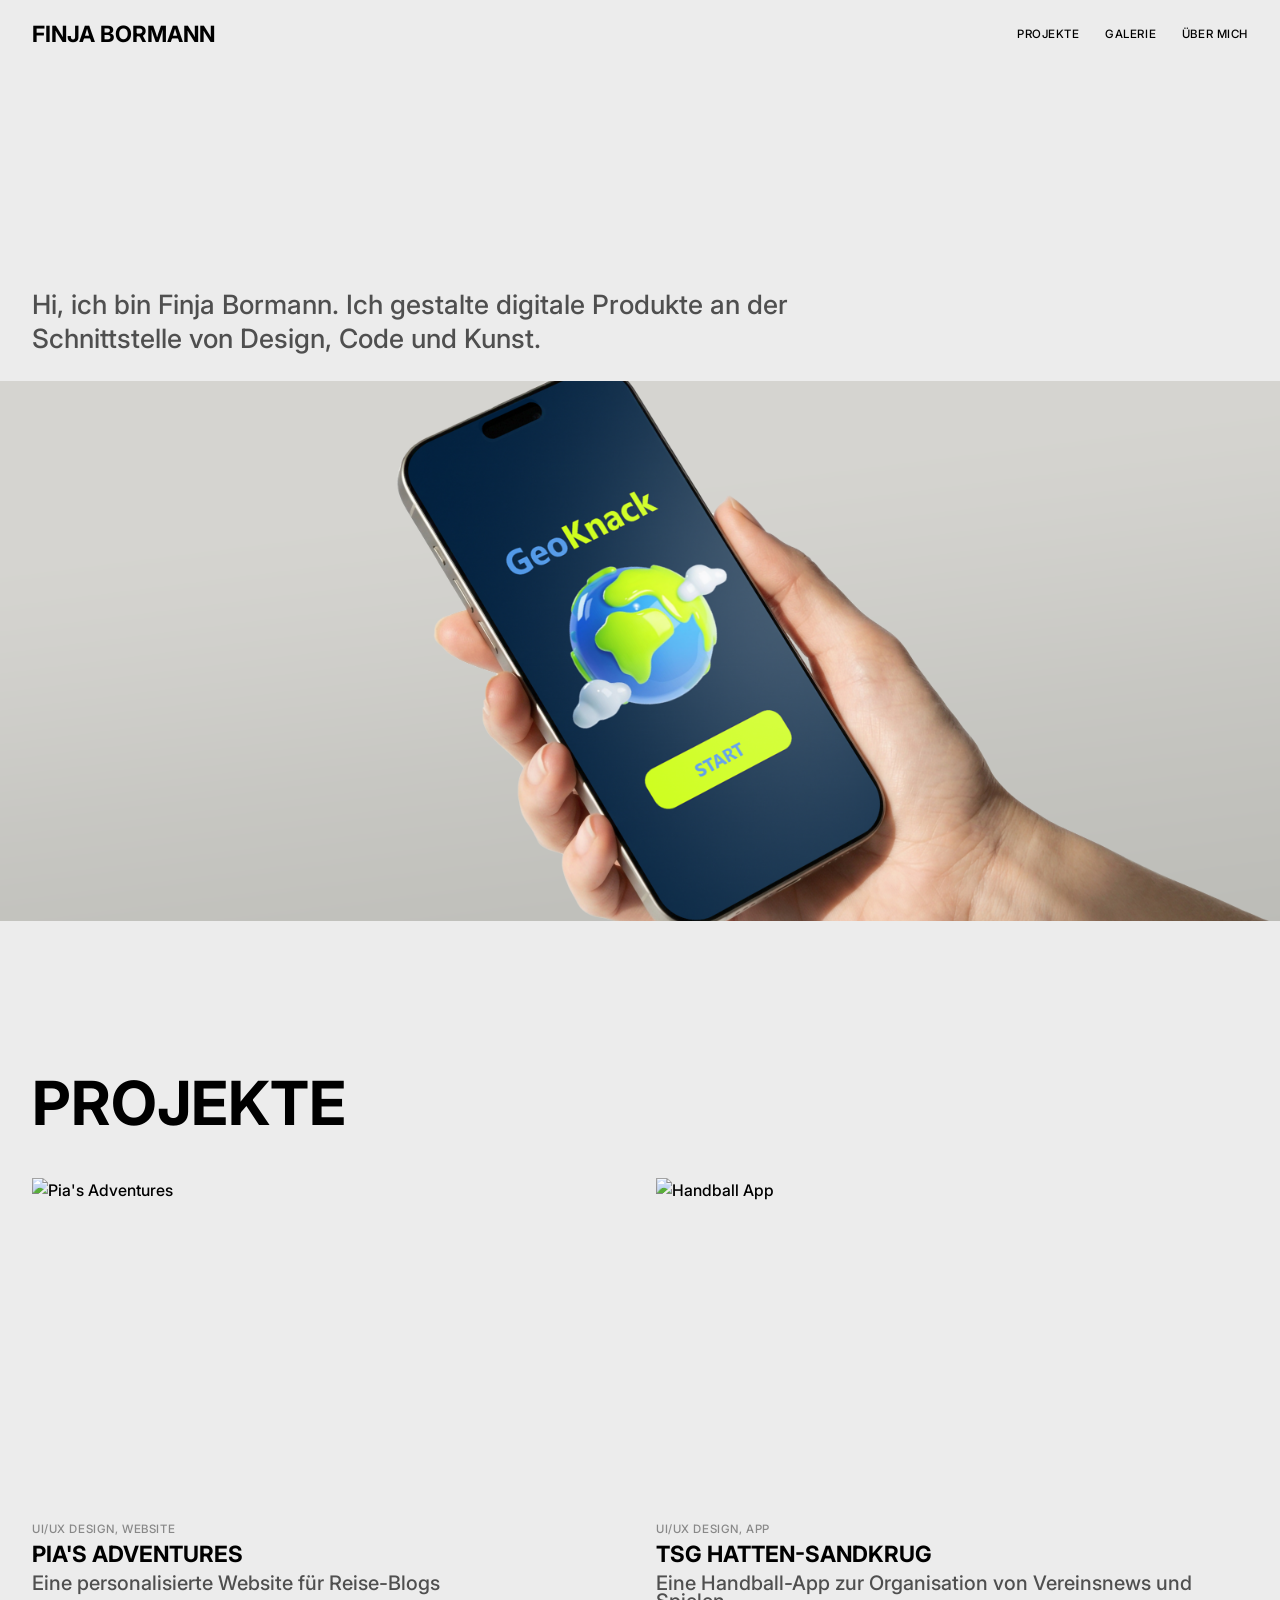
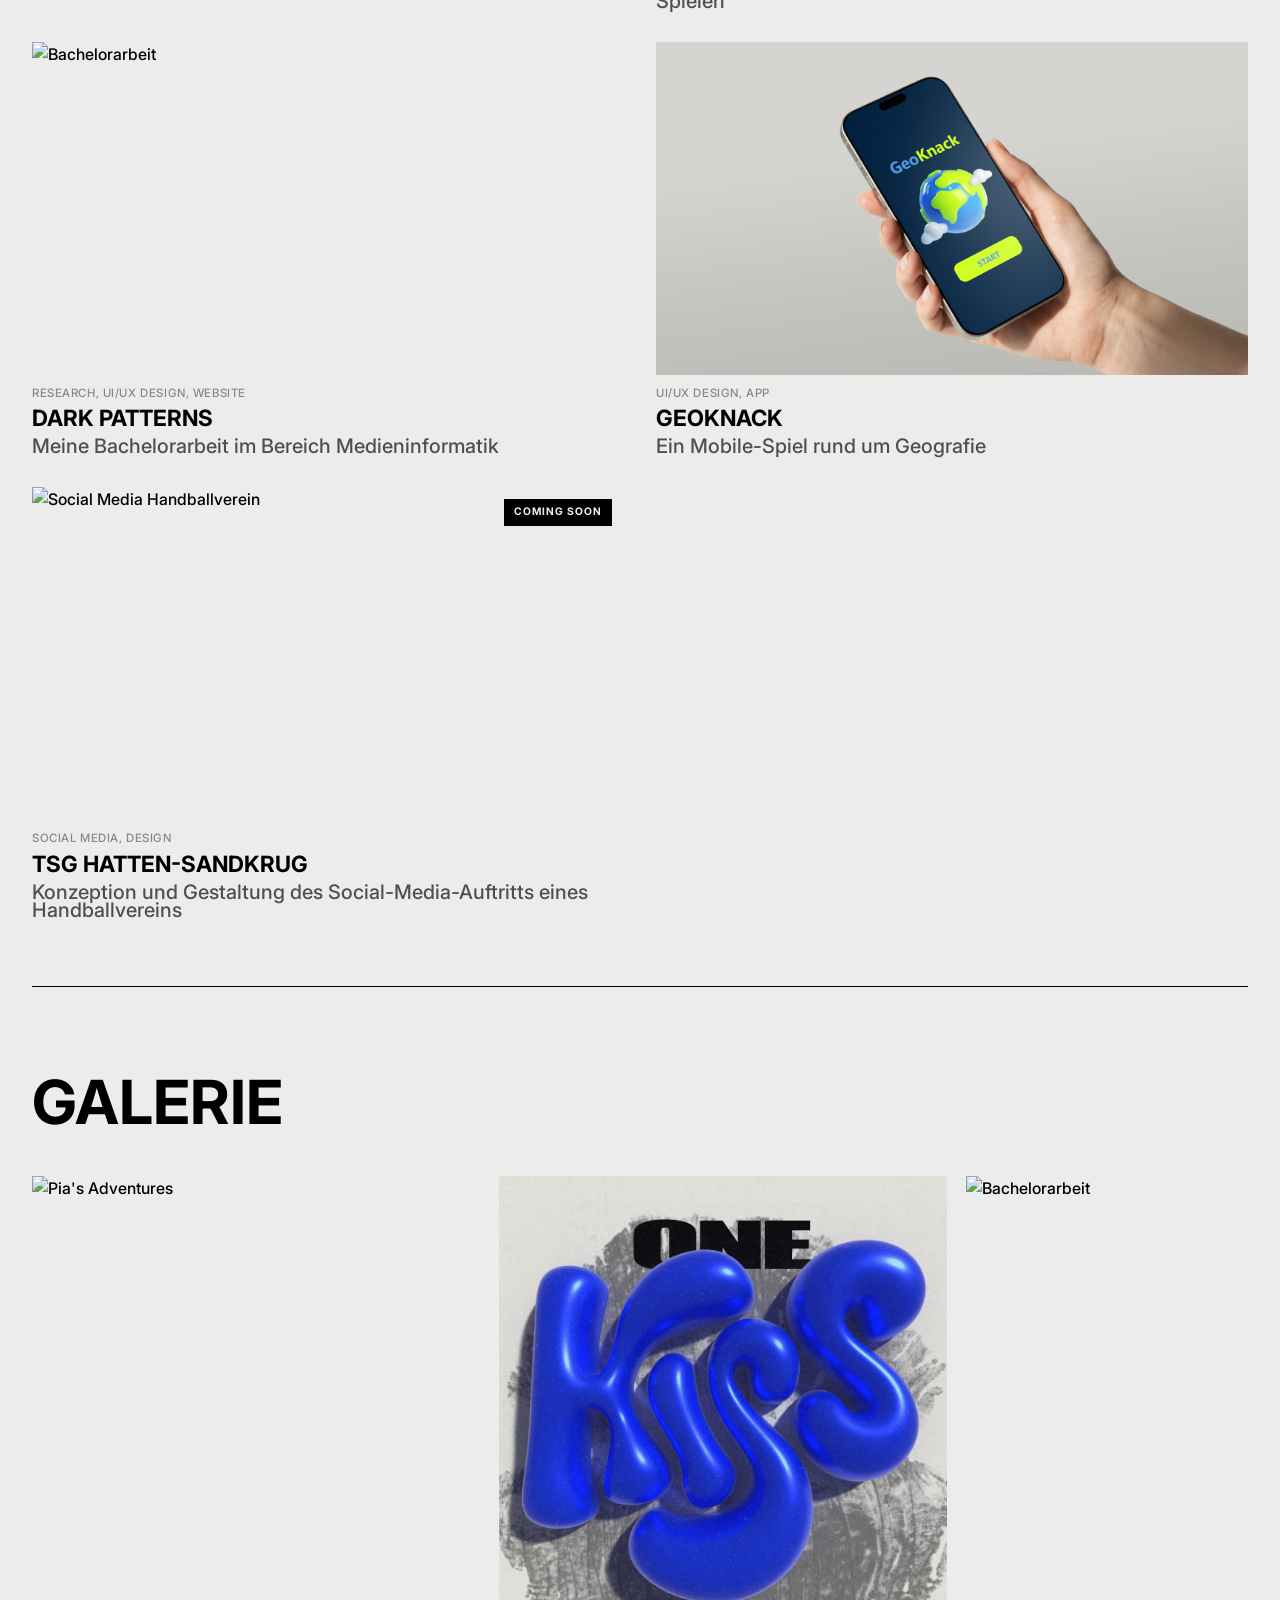
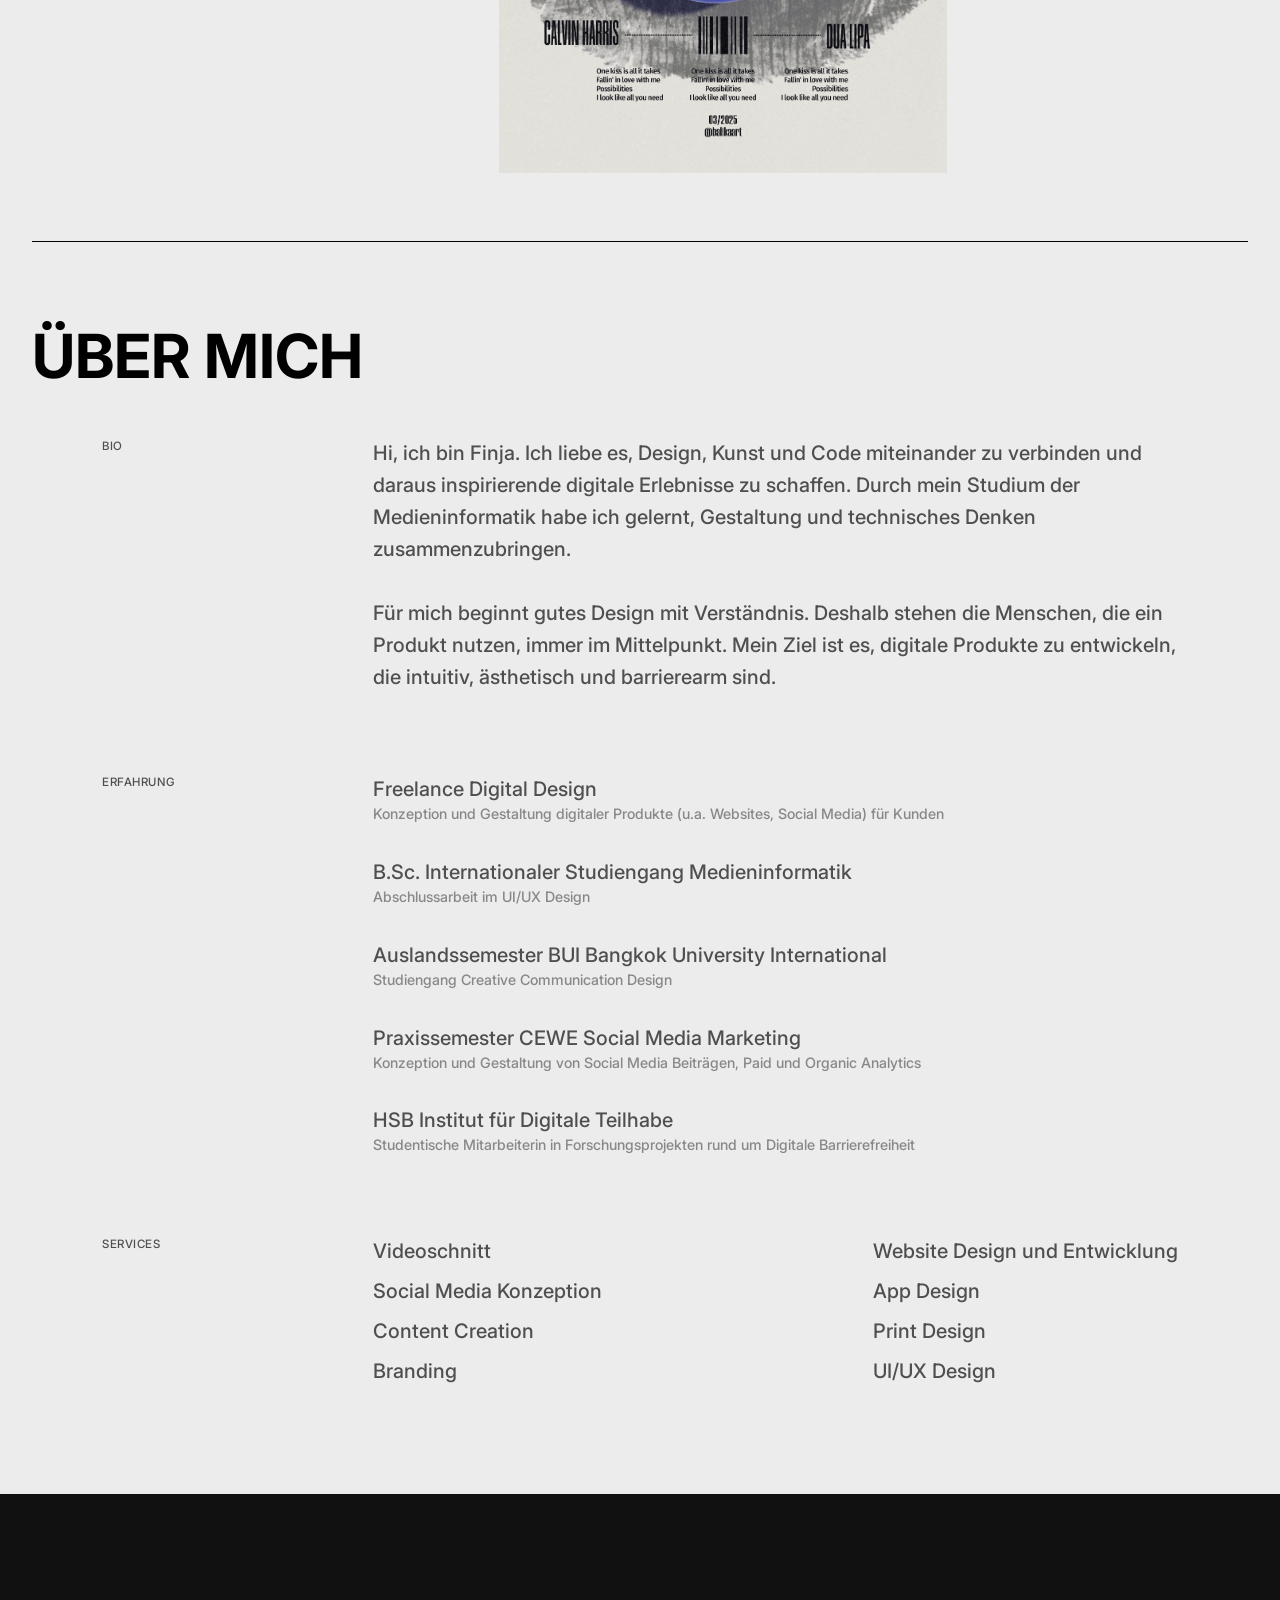
==== commit 9dfc2c40: "some design changes in footer and header" ====
--- a/index.html
+++ b/index.html
@@ -38,9 +38,10 @@
         <!-- Bilder-Slideshow -->
         <div class="slideshow">
           <div class="slideshow-frame">
+            <img src="images/Handball_App.png" class="slideshow-image" alt="" />
             <img src="images/MockUp_GeoKnack.png" class="slideshow-image" alt="" />
+            <img src="images/Bachelorarbeit_MockUp.png" class="slideshow-image" alt="" />
             <img src="images/Pias_adventures_MockUp.png" class="slideshow-image" alt="" />
-            <img src="images/Handball_App.png" class="slideshow-image" alt="" />
           </div>
         </div>
       </section>
@@ -193,7 +194,7 @@
     <!-- Footer -->
     <footer class="footer">
       <div class="footer-inner">
-        <p class="footer-cta">Lets work together</p>
+        <p class="footer-cta">Lets work<br class="footer-br"> together</p>
         <div class="footer-links-row">
           <a class="footer-link" href="mailto:finjabormann03@gmail.com">finjabormann03@gmail.com</a>
           <div class="footer-social">
--- a/style.css
+++ b/style.css
@@ -7,7 +7,7 @@
 
 html {
   overflow-x: hidden;
-  background-color: transparent;
+  background-color: #ececec;
 }
 
 body {
@@ -464,7 +464,7 @@
   flex-direction: column;
   align-items: center;
   justify-content: center;
-  padding: clamp(5rem, 10vw, 10rem) 2rem;
+  padding: clamp(3rem, 7vw, 6rem) 2rem;
 }
 
 .footer * {
@@ -483,6 +483,10 @@
   opacity: 1;
 }
 
+.footer-br {
+  display: none;
+}
+
 .footer-cta {
   font-size: clamp(2rem, 3.5vw + 1rem, 5rem);
   font-weight: 700;
--- a/responsive.css
+++ b/responsive.css
@@ -154,7 +154,11 @@
 
   /* ─ Footer ─ */
   .footer {
-    padding: clamp(3rem, 8vw, 5rem) 1.25rem;
+    padding: clamp(4rem, 10vw, 6rem) 1.25rem;
+  }
+
+  .footer-br {
+    display: inline;
   }
 
   .footer-links-row {
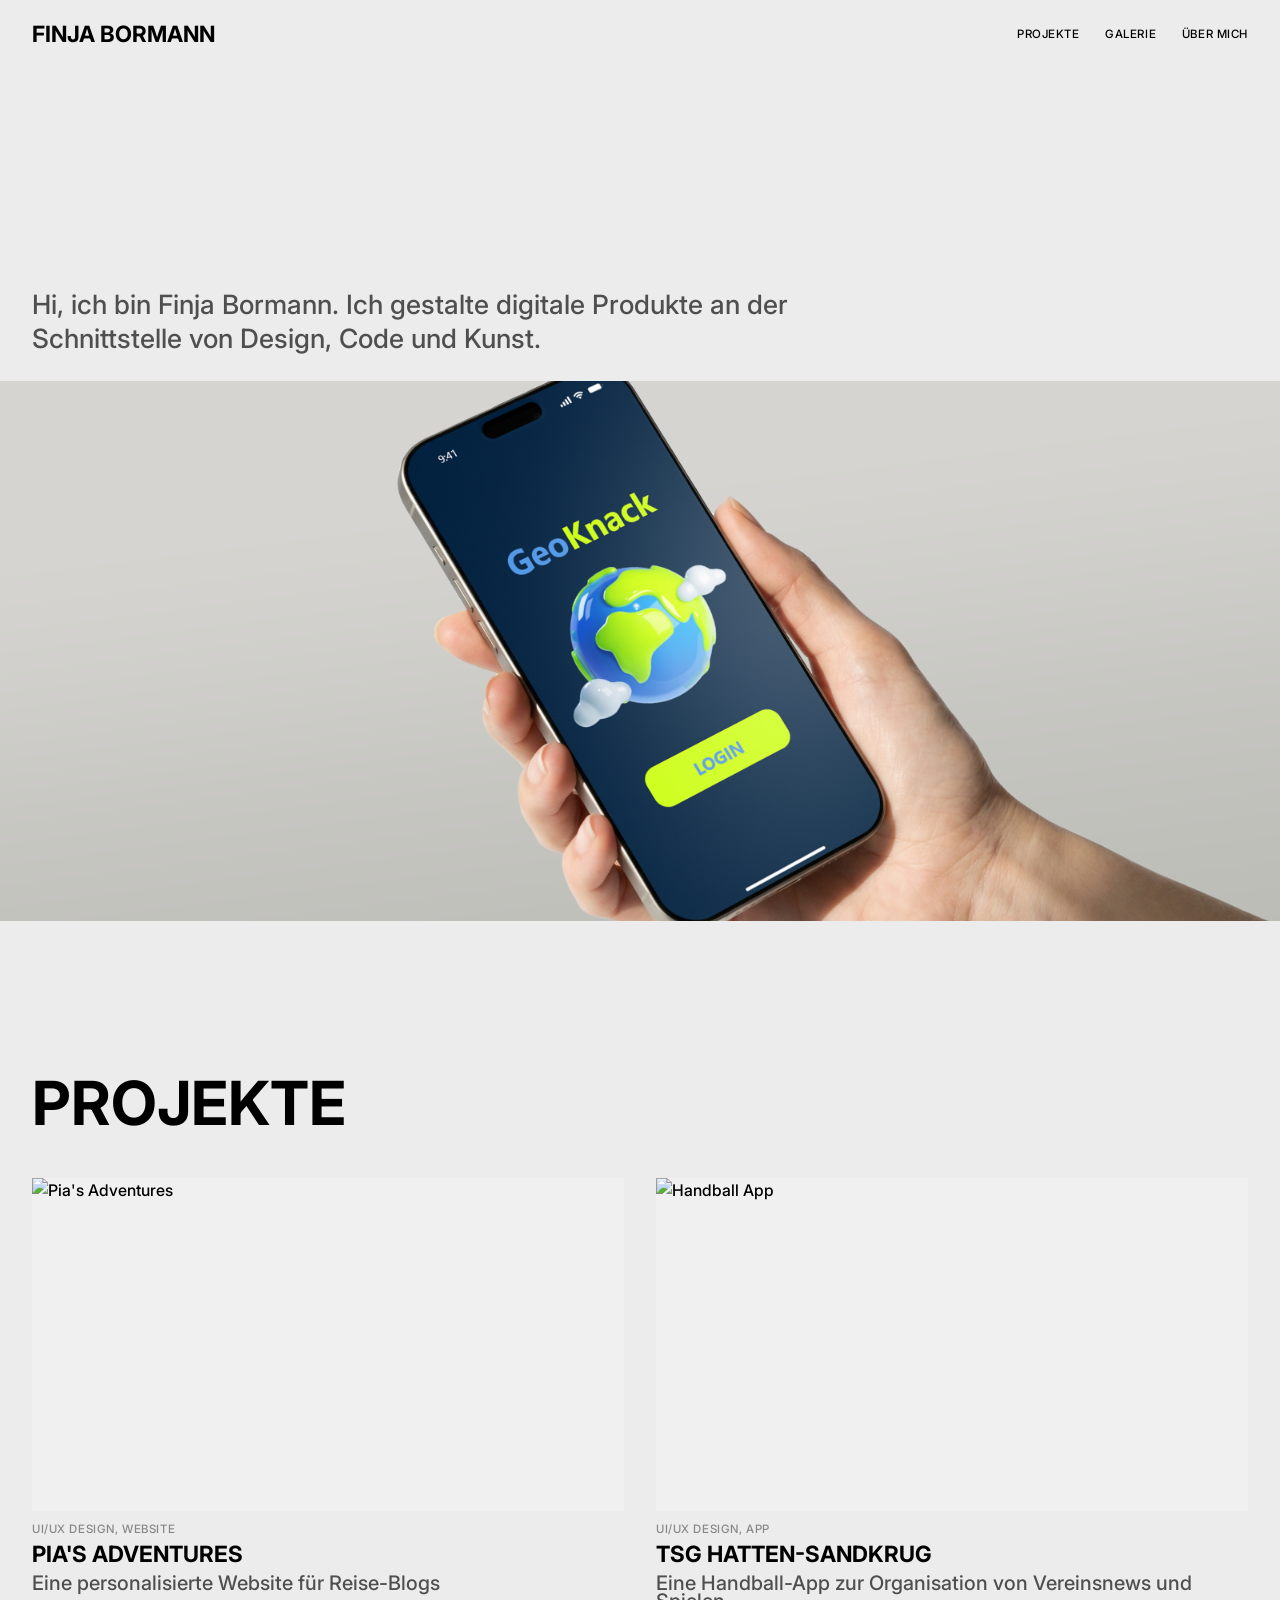
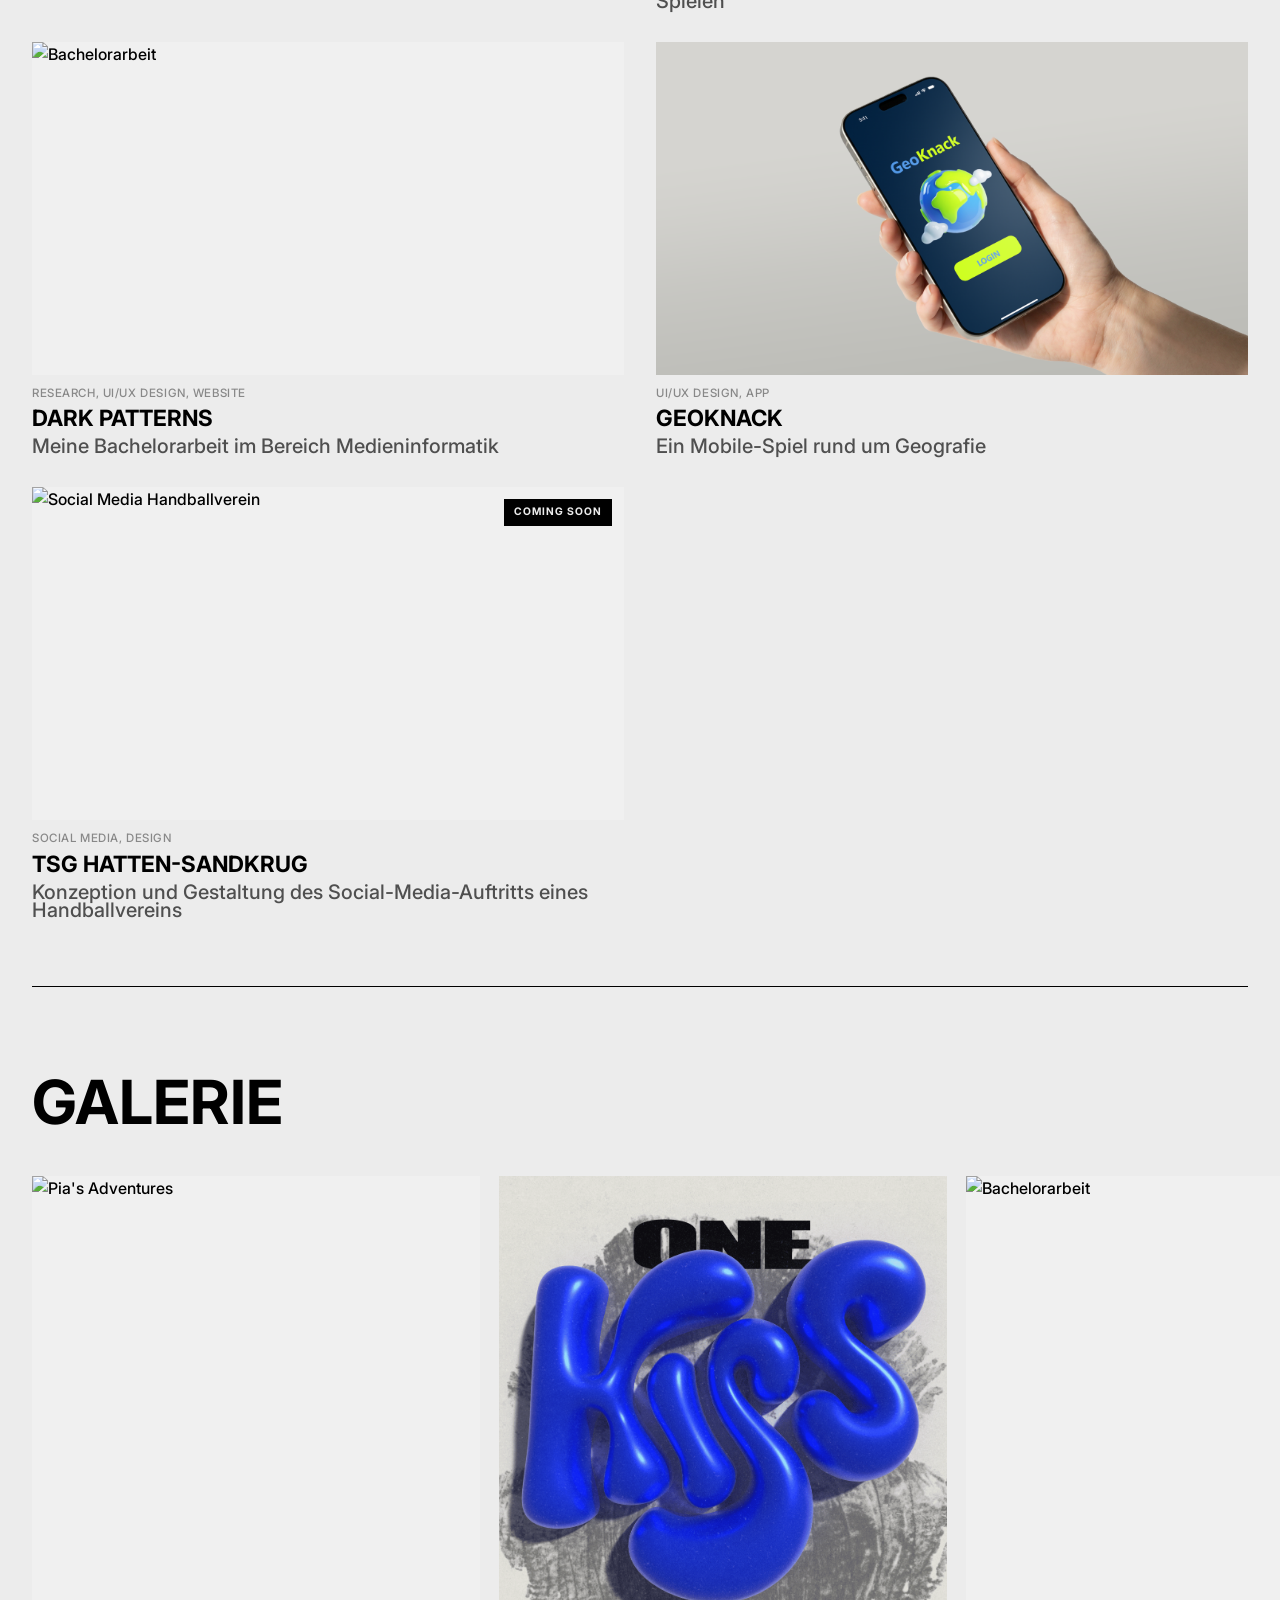
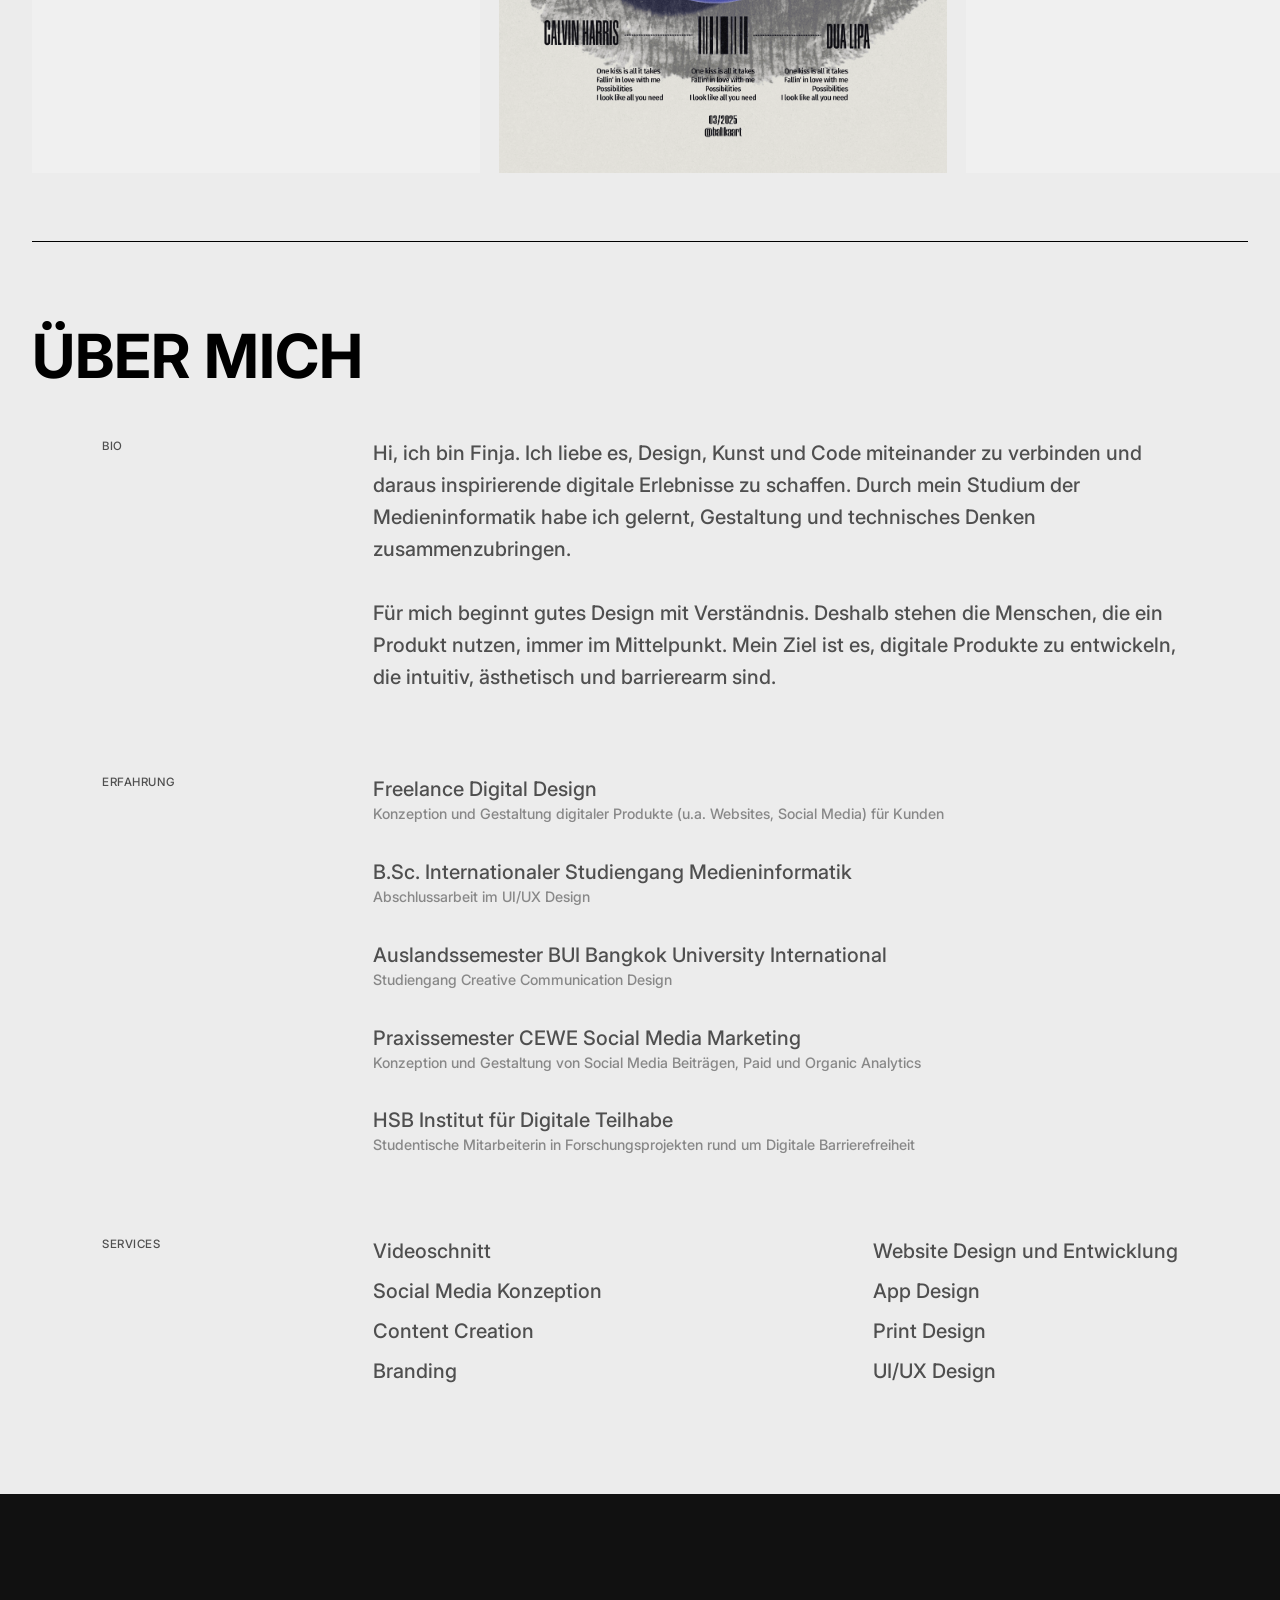
==== commit a2dabd28: "added images and infos for project detail pages" ====
--- a/index.html
+++ b/index.html
@@ -3,8 +3,8 @@
   <head>
     <meta charset="UTF-8" />
     <meta name="viewport" content="width=device-width, initial-scale=1.0" />
+    <meta name="theme-color" content="#ececec" />
     <title>Finja Bormann - Digital Design</title>
-    <link rel="icon" type="image/png" href="images/Logo_Finja.png" />
     <link rel="stylesheet" href="style.css" />
     <link rel="stylesheet" href="responsive.css" />
   </head>
@@ -38,10 +38,10 @@
         <!-- Bilder-Slideshow -->
         <div class="slideshow">
           <div class="slideshow-frame">
-            <img src="images/Handball_App.png" class="slideshow-image" alt="" />
-            <img src="images/MockUp_GeoKnack.png" class="slideshow-image" alt="" />
-            <img src="images/Bachelorarbeit_MockUp.png" class="slideshow-image" alt="" />
-            <img src="images/Pias_adventures_MockUp.png" class="slideshow-image" alt="" />
+            <img src="images/TSG/Handball_App.png" class="slideshow-image" alt="" fetchpriority="high" />
+            <img src="images/GeoKnack/MockUp_GeoKnack.png" class="slideshow-image" alt="" loading="lazy" decoding="async" />
+            <img src="images/Bachelorarbeit/Bachelorarbeit_MockUp.png" class="slideshow-image" alt="" loading="lazy" decoding="async" />
+            <img src="images/Pias_Adventures/Pias_adventures_MockUp.png" class="slideshow-image" alt="" loading="lazy" decoding="async" />
           </div>
         </div>
       </section>
@@ -52,7 +52,7 @@
         <div class="projects-static-grid">
           <a class="project-card" href="projects/pias-adventures.html">
             <div class="project-image">
-              <img src="images/Pias_adventures_MockUp.png" alt="Pia's Adventures" />
+              <img src="images/Pias_Adventures/Pias_Adventures_MockUp.png" alt="Pia's Adventures" />
             </div>
             <p class="project-tags">UI/UX DESIGN, Website</p>
             <h3 class="project-title">Pia's Adventures</h3>
@@ -61,7 +61,7 @@
 
           <a class="project-card" href="projects/handball-app.html">
             <div class="project-image">
-              <img src="images/Handball_App.png" alt="Handball App" />
+              <img src="images/TSG/Handball_App.png" alt="Handball App" />
             </div>
             <p class="project-tags">UI/UX DESIGN, APP</p>
             <h3 class="project-title">TSG Hatten-Sandkrug</h3>
@@ -70,7 +70,7 @@
 
           <a class="project-card" href="projects/bachelorarbeit.html">
             <div class="project-image">
-              <img src="images/Bachelorarbeit_MockUp.png" alt="Bachelorarbeit" />
+              <img src="images/Bachelorarbeit/Bachelorarbeit_MockUp.png" alt="Bachelorarbeit" loading="lazy" decoding="async" />
             </div>
             <p class="project-tags">RESEARCH, UI/UX DESIGN, Website</p>
             <h3 class="project-title">Dark Patterns</h3>
@@ -79,7 +79,7 @@
 
           <a class="project-card" href="projects/geoknack.html">
             <div class="project-image">
-              <img src="images/MockUp_GeoKnack.png" alt="GeoKnack" />
+              <img src="images/GeoKnack/MockUp_GeoKnack.png" alt="GeoKnack" loading="lazy" decoding="async" />
             </div>
             <p class="project-tags">UI/UX DESIGN, APP</p>
             <h3 class="project-title">GeoKnack</h3>
@@ -88,7 +88,7 @@
 
           <a class="project-card coming-soon-card" href="projects/social-media-handball.html">
             <div class="project-image">
-              <img src="images/ComingSoon.png" alt="Social Media Handballverein" />
+              <img src="images/ComingSoon.png" alt="Social Media Handballverein" loading="lazy" decoding="async" />
             </div>
             <p class="project-tags">SOCIAL MEDIA, DESIGN</p>
             <h3 class="project-title">TSG Hatten-Sandkrug</h3>
@@ -104,25 +104,25 @@
         <div class="projects-grid">
           <a class="project-card" href="images/Pias_adventures.png" target="_blank">
             <div class="project-image">
-              <img src="images/997-poster.png" alt="Pia's Adventures" />
+              <img src="images/Galerie/997-poster.png" alt="Pia's Adventures" loading="lazy" decoding="async" />
             </div>
           </a>
 
           <a class="project-card" href="images/Handball_App.png" target="_blank">
             <div class="project-image">
-              <img src="images/bubble-font-poster.png" alt="Handball App" />
+              <img src="images/Galerie/bubble-font-poster.png" alt="Handball App" loading="lazy" decoding="async" />
             </div>
           </a>
 
           <a class="project-card" href="images/Bachelorarbeit.png" target="_blank">
             <div class="project-image">
-              <img src="images/anti-design-poster.png" alt="Bachelorarbeit" />
+              <img src="images/Galerie/anti-design-poster.png" alt="Bachelorarbeit" loading="lazy" decoding="async" />
             </div>
           </a>
 
           <a class="project-card" href="images/GeoKnack_App.png" target="_blank">
             <div class="project-image">
-              <img src="images/retro-poster.png" alt="GeoKnack" />
+              <img src="images/Galerie/retro-poster.png" alt="GeoKnack" loading="lazy" decoding="async" />
             </div>
           </a>
         </div>
--- a/style.css
+++ b/style.css
@@ -2,7 +2,7 @@
   box-sizing: border-box;
   margin: 0;
   padding: 0;
-  background-color: #ececec;
+
 }
 
 html {
--- a/responsive.css
+++ b/responsive.css
@@ -84,8 +84,8 @@
   }
 
   /* ─ Projektdetails ─ */
-  .project-header {
-    padding-top: clamp(5rem, 8vw, 7rem);
+  .project-hero-image {
+    padding-top: clamp(4rem, 8vw, 6rem);
   }
 
   .project-meta {
@@ -166,7 +166,7 @@
     gap: 1rem;
   }
 
-  /* ─ Projektdetails ─ */
+
   .project-image-grid {
     grid-template-columns: 1fr;
     gap: 0.75rem;
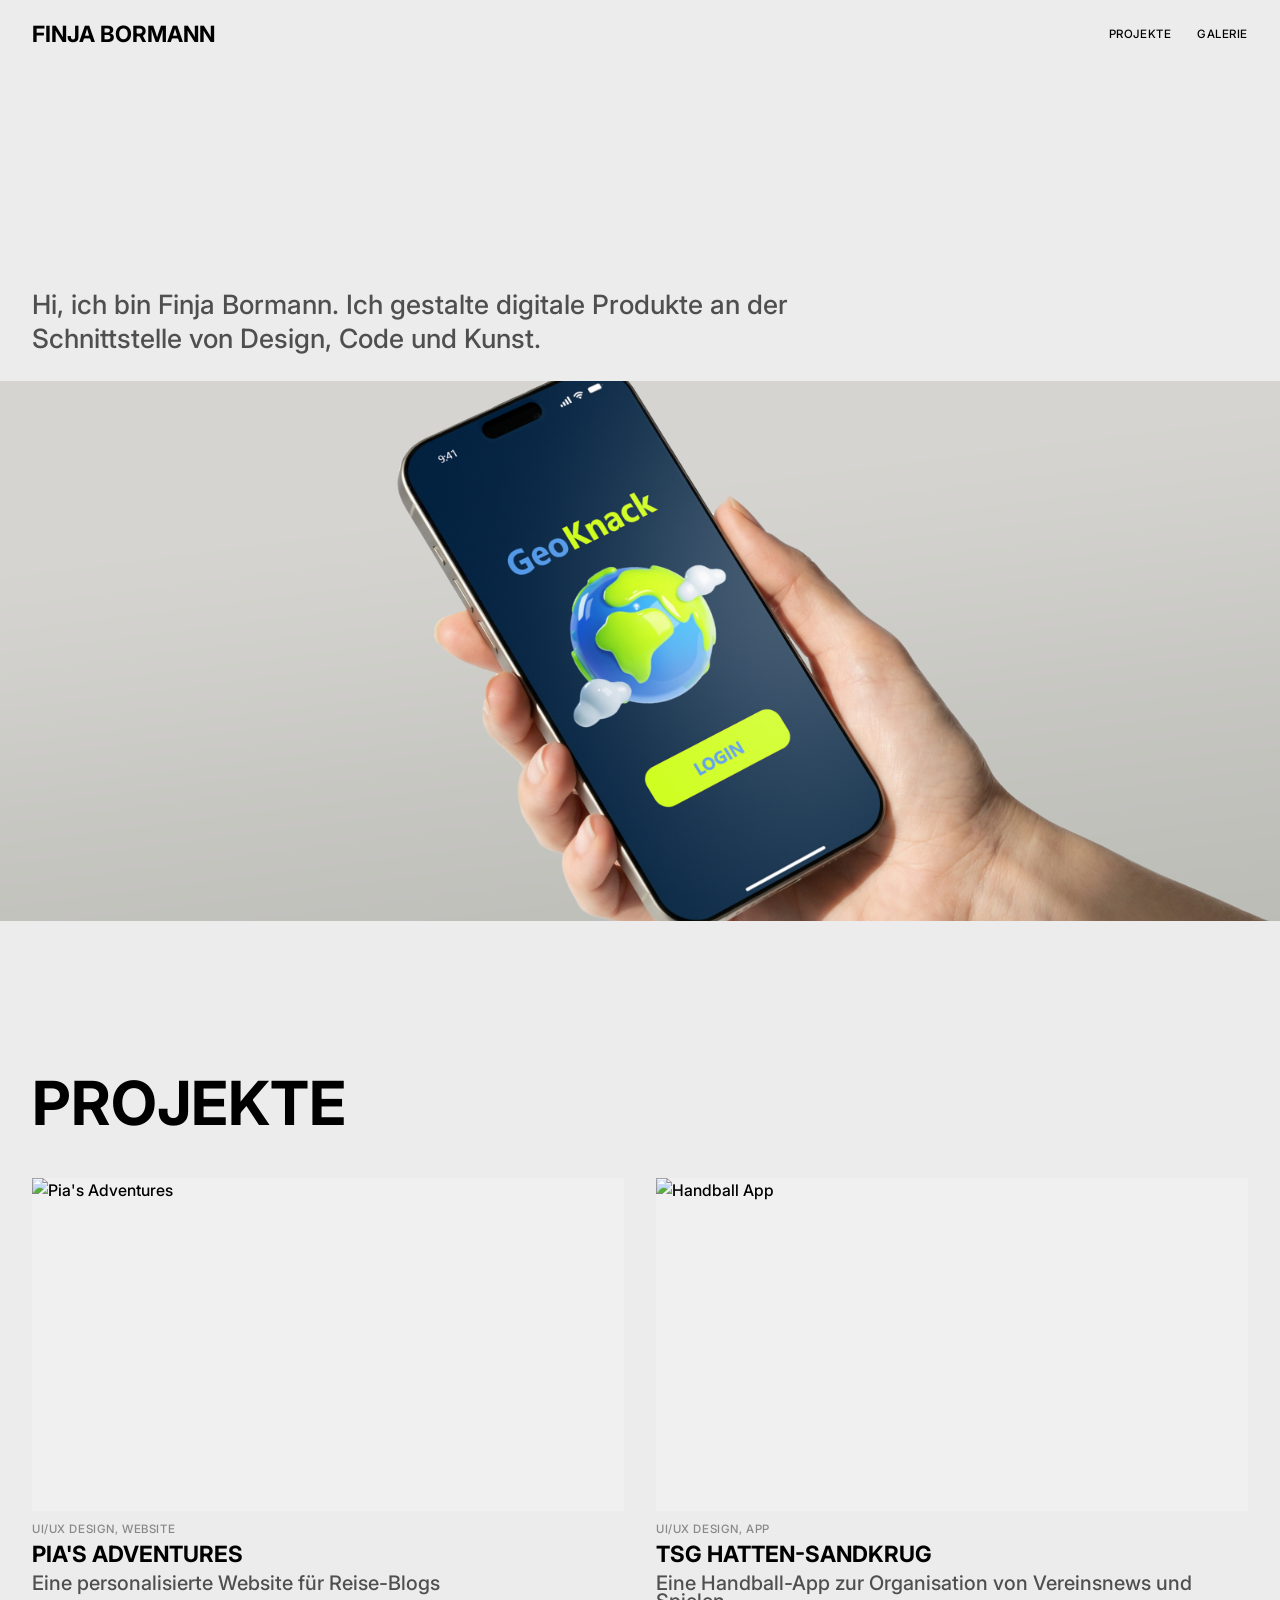
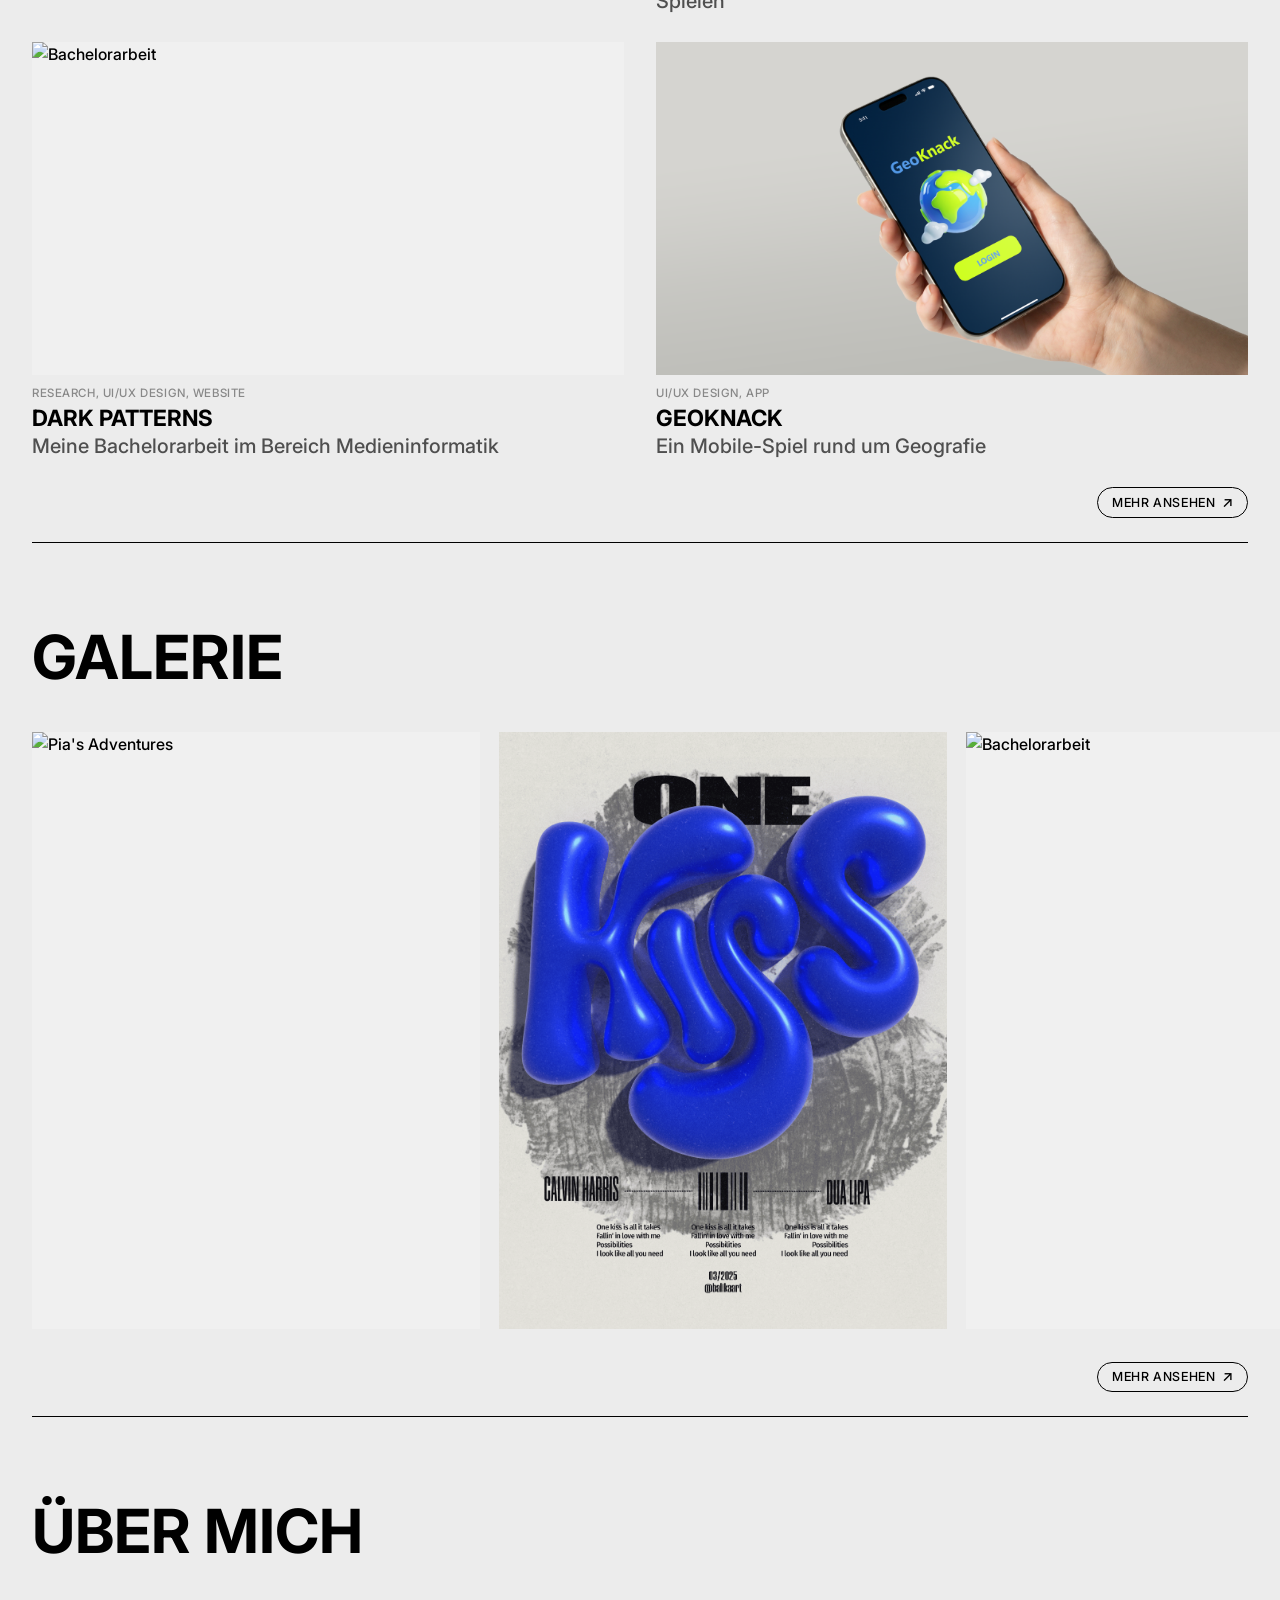
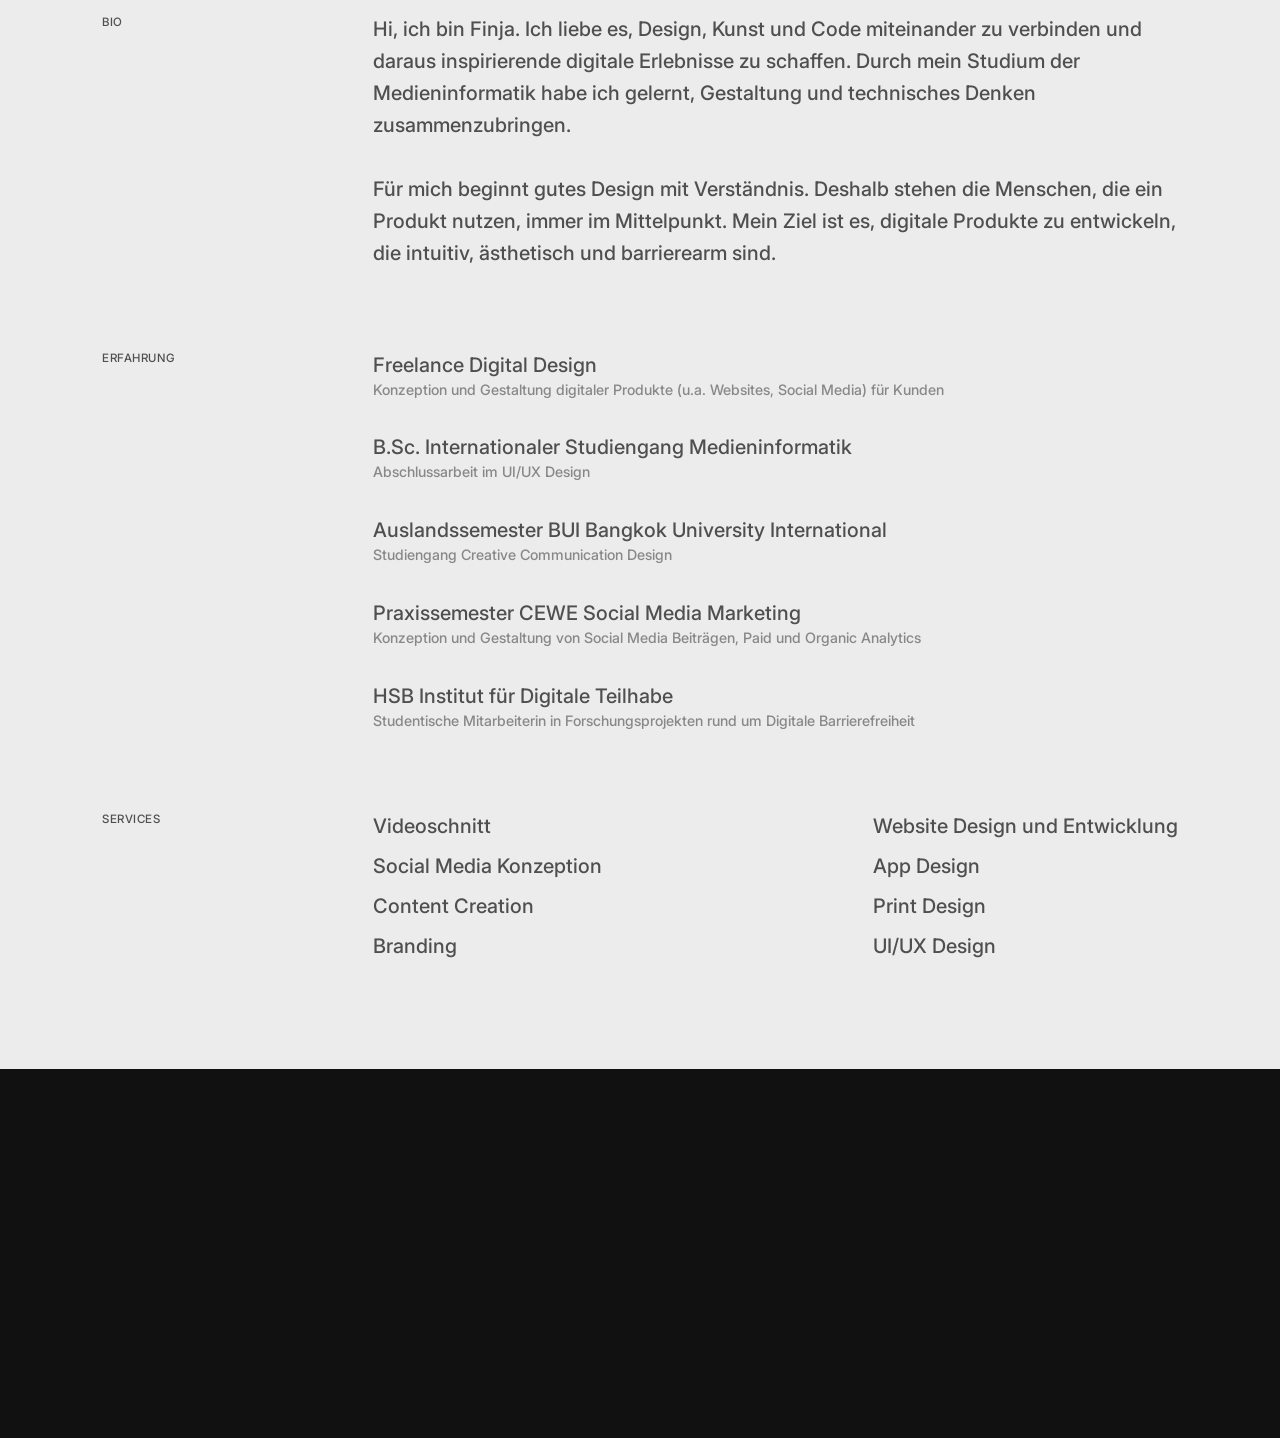
==== commit 6246e297: "new gallery and projects page" ====
--- a/index.html
+++ b/index.html
@@ -21,9 +21,8 @@
           <span></span>
         </button>
         <ul class="nav-links">
-          <li><a href="#projects">Projekte</a></li>
-          <li><a href="#gallery">Galerie</a></li>
-          <li><a href="#about">Über mich</a></li>
+          <li><a href="projects-overview.html">Projekte</a></li>
+          <li><a href="galerie.html">Galerie</a></li>
         </ul>
       </nav>
     </header>
@@ -86,14 +85,9 @@
             <p class="project-desc">Ein Mobile-Spiel rund um Geografie</p>
           </a>
 
-          <a class="project-card coming-soon-card" href="projects/social-media-handball.html">
-            <div class="project-image">
-              <img src="images/ComingSoon.png" alt="Social Media Handballverein" loading="lazy" decoding="async" />
-            </div>
-            <p class="project-tags">SOCIAL MEDIA, DESIGN</p>
-            <h3 class="project-title">TSG Hatten-Sandkrug</h3>
-            <p class="project-desc">Konzeption und Gestaltung des Social-Media-Auftritts eines Handballvereins</p>
-          </a>
+        </div>
+        <div class="section-link-wrap">
+          <a href="projects-overview.html" class="section-link-btn">Mehr Ansehen <span class="section-link-arrow">↗</span></a>
         </div>
       </section>
 
@@ -126,6 +120,9 @@
             </div>
           </a>
         </div>
+        </div>
+        <div class="section-link-wrap">
+          <a href="galerie.html" class="section-link-btn">Mehr Ansehen <span class="section-link-arrow">↗</span></a>
         </div>
       </section>
 
--- a/style.css
+++ b/style.css
@@ -198,6 +198,11 @@
   margin: 0 auto;
 }
 
+#projects,
+#gallery {
+  padding-bottom: clamp(1rem, 2vw, 1.5rem);
+}
+
 .section::before {
   content: "";
   position: absolute;
@@ -289,6 +294,44 @@
   .projects-static-grid {
     grid-template-columns: 1fr;
   }
+}
+
+/* ── Section Link Button ─────────────────────────────── */
+.section-link-wrap {
+  width: 100vw;
+  margin-left: calc(50% - 50vw);
+  display: flex;
+  justify-content: flex-end;
+  padding-right: 2rem;
+  margin-top: clamp(1.25rem, 2.5vw, 2rem);
+}
+
+.section-link-btn {
+  display: inline-flex;
+  align-items: center;
+  gap: 0.5em;
+  padding: 0.55em 1.1em;
+  border: 1px solid #000;
+  border-radius: 9999px;
+  background: transparent;
+  color: #000;
+  text-decoration: none;
+  font-family: "Inter", sans-serif;
+  font-size: clamp(0.7rem, 0.35vw + 0.5rem, 0.9rem);
+  text-transform: uppercase;
+  letter-spacing: 0.05em;
+  line-height: 1;
+  transition: color 0.2s ease, border-color 0.2s ease;
+}
+
+.section-link-btn:hover {
+  color: #4f4f4f;
+  border-color: #4f4f4f;
+}
+
+.section-link-arrow {
+  font-size: 1.2em;
+  line-height: 1;
 }
 
 .coming-soon-card {
--- a/responsive.css
+++ b/responsive.css
@@ -152,6 +152,11 @@
     gap: 2rem;
   }
 
+  /* ─ Section Link ─ */
+  .section-link-wrap {
+    padding-right: 1.25rem;
+  }
+
   /* ─ Footer ─ */
   .footer {
     padding: clamp(4rem, 10vw, 6rem) 1.25rem;
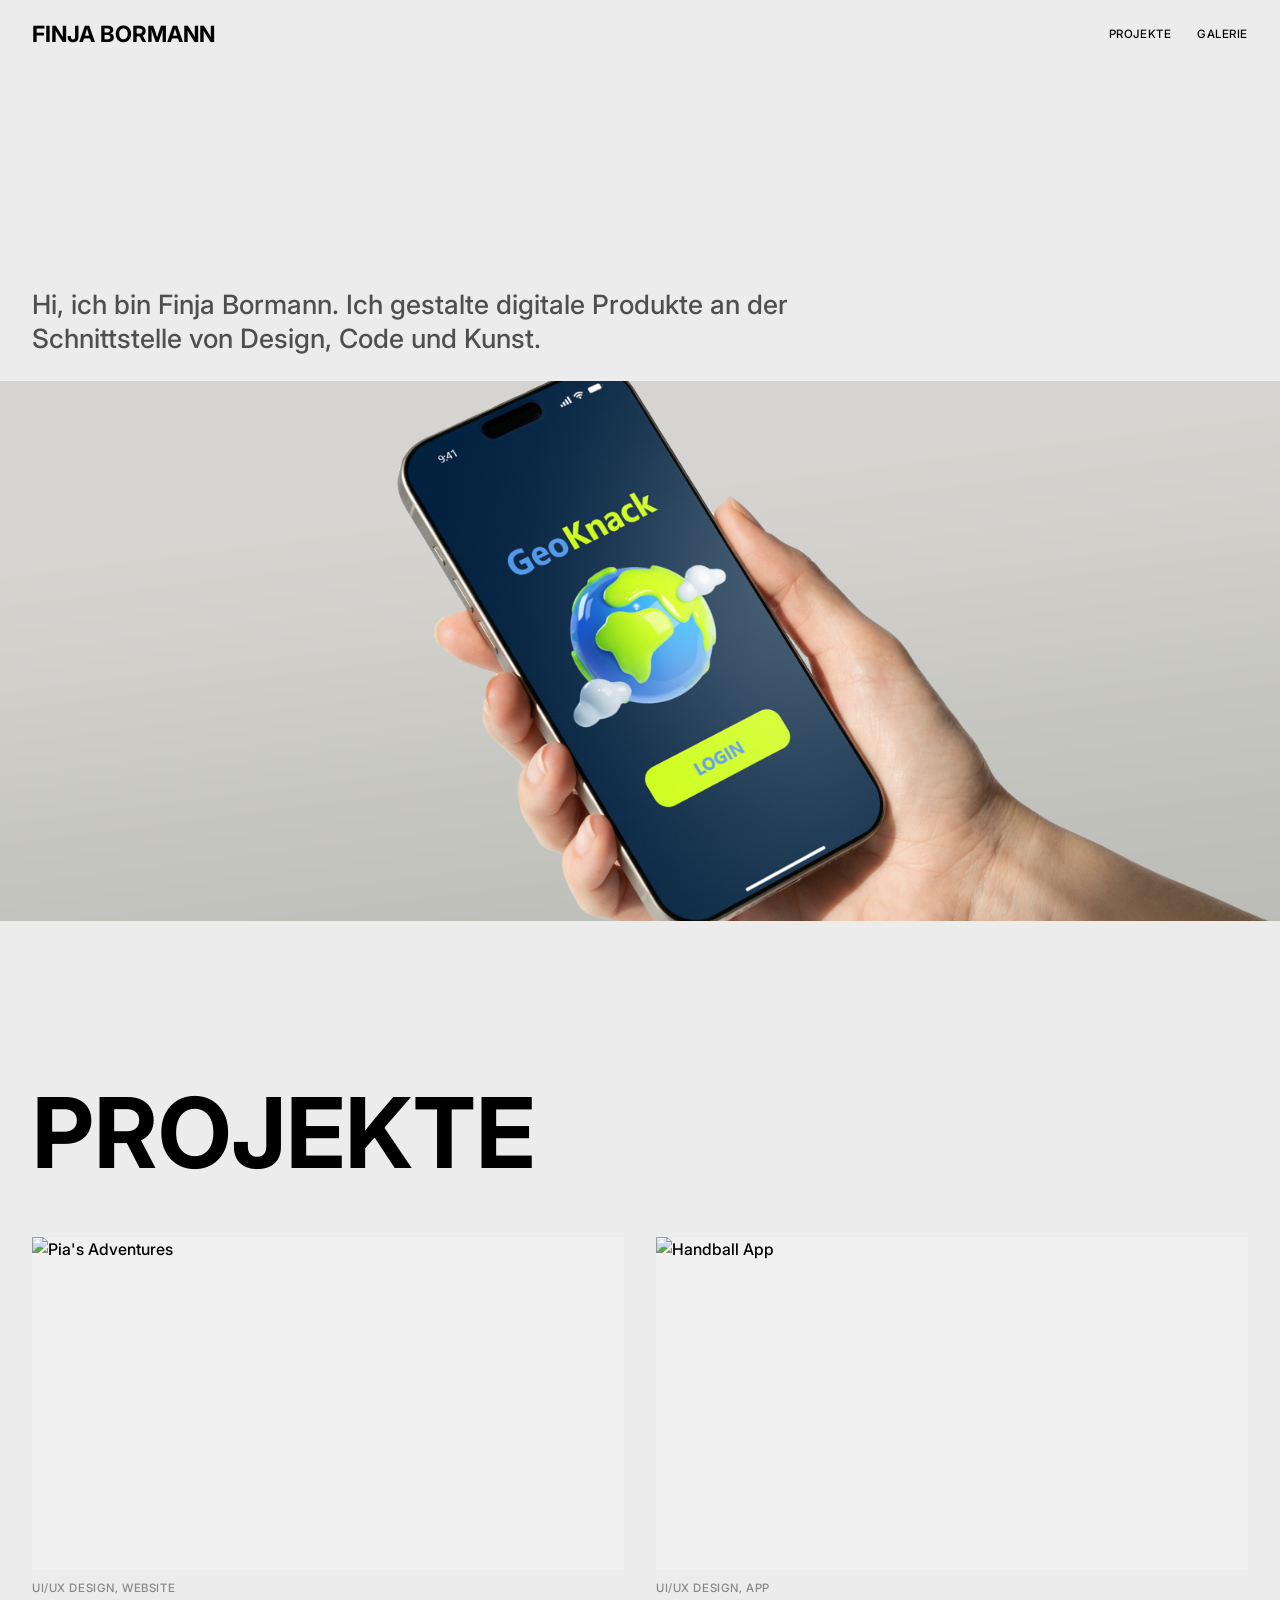
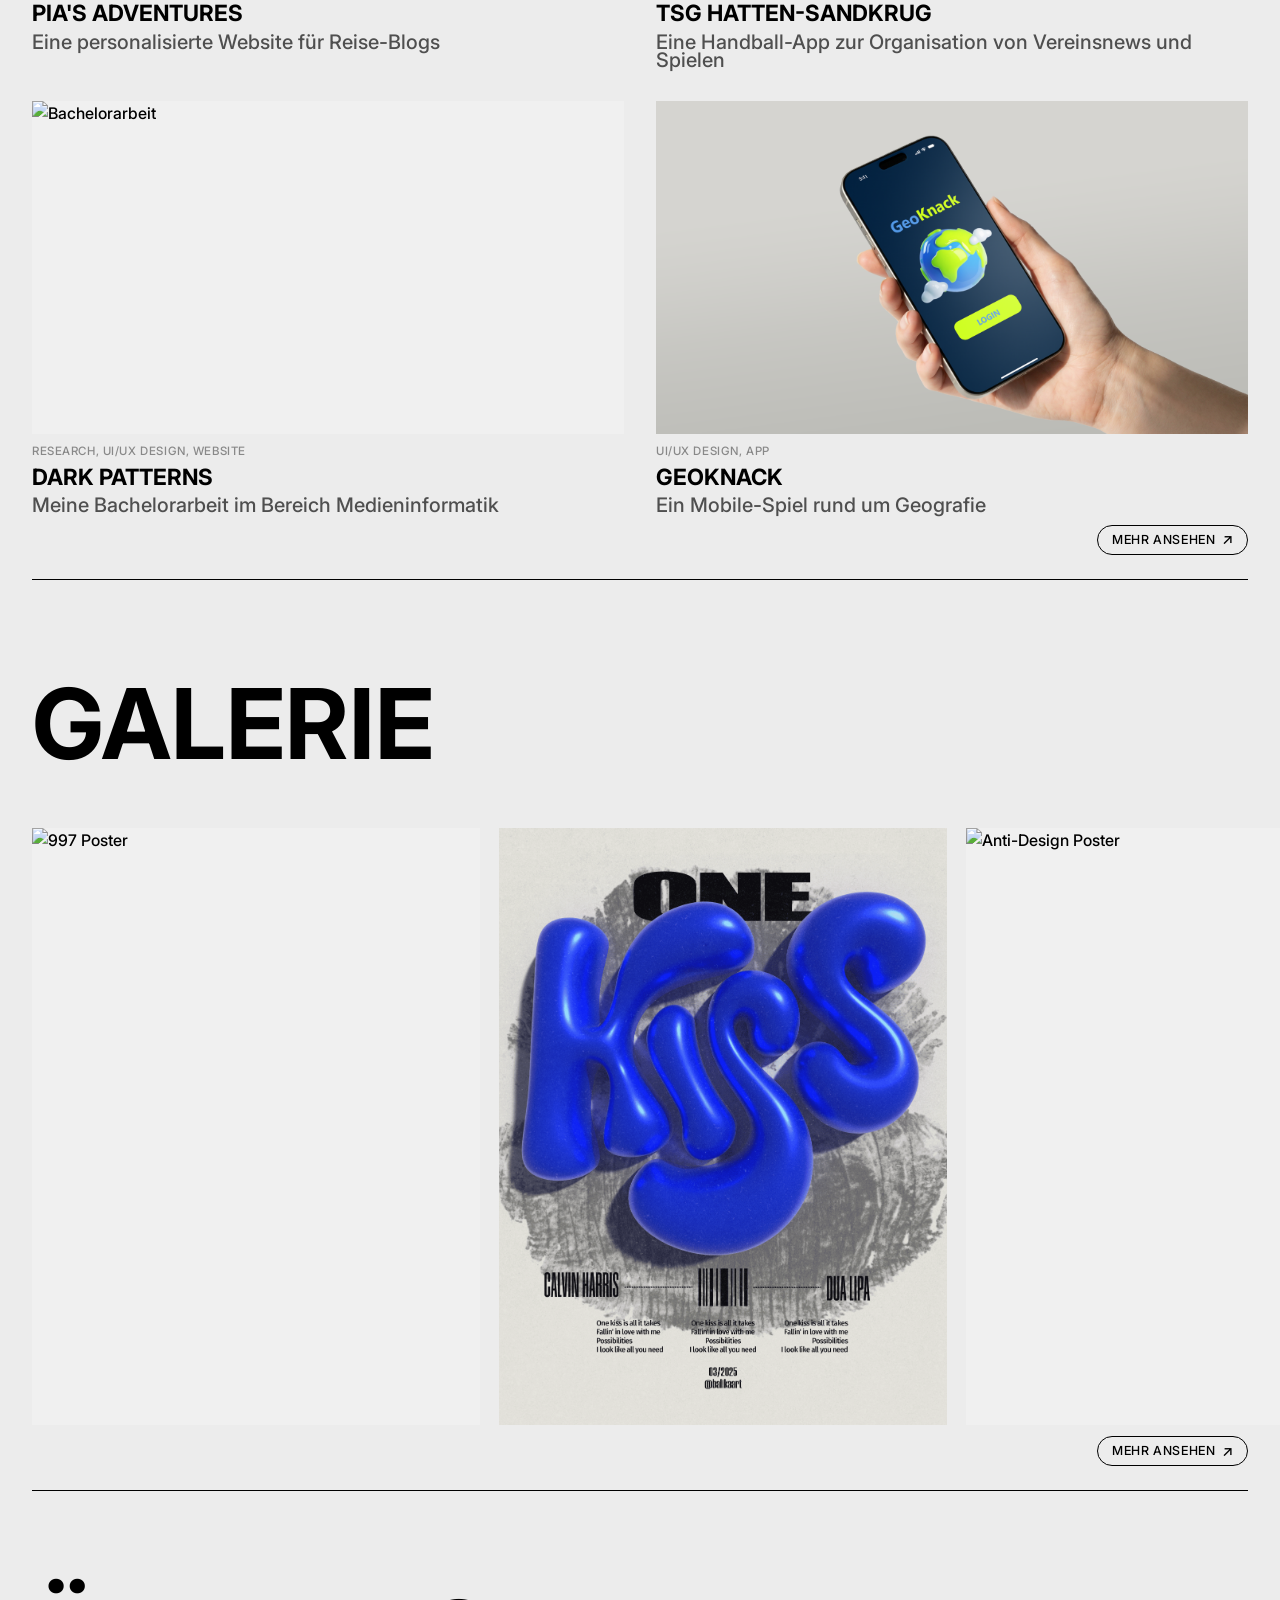
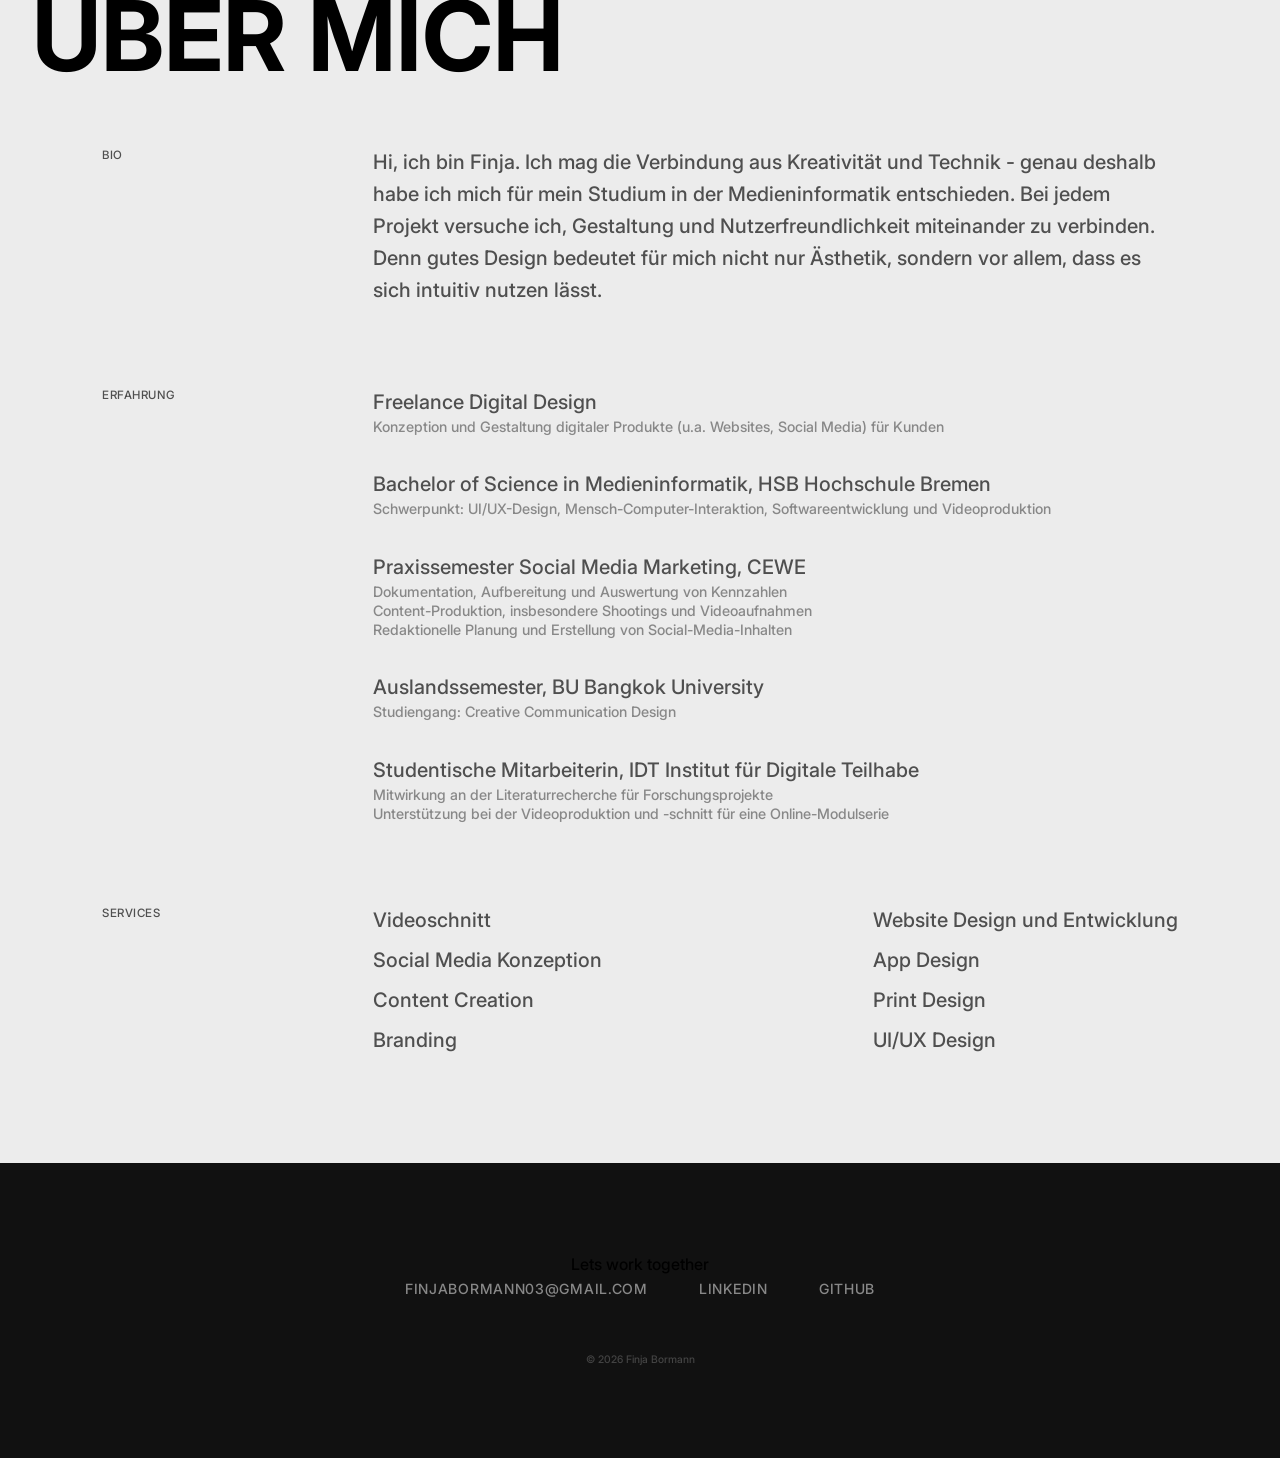
==== commit e9036e8e: "new Logo and fixed some design issues" ====
--- a/index.html
+++ b/index.html
@@ -4,6 +4,7 @@
     <meta charset="UTF-8" />
     <meta name="viewport" content="width=device-width, initial-scale=1.0" />
     <meta name="theme-color" content="#ececec" />
+    <link rel="icon" type="image/png" href="images/Logo.png" />
     <title>Finja Bormann - Digital Design</title>
     <link rel="stylesheet" href="style.css" />
     <link rel="stylesheet" href="responsive.css" />
@@ -96,29 +97,29 @@
         <h2><span class="heading-text">Galerie</span></h2>
         <div class="projects-viewport">
         <div class="projects-grid">
-          <a class="project-card" href="images/Pias_adventures.png" target="_blank">
-            <div class="project-image">
-              <img src="images/Galerie/997-poster.png" alt="Pia's Adventures" loading="lazy" decoding="async" />
-            </div>
-          </a>
-
-          <a class="project-card" href="images/Handball_App.png" target="_blank">
-            <div class="project-image">
-              <img src="images/Galerie/bubble-font-poster.png" alt="Handball App" loading="lazy" decoding="async" />
-            </div>
-          </a>
-
-          <a class="project-card" href="images/Bachelorarbeit.png" target="_blank">
-            <div class="project-image">
-              <img src="images/Galerie/anti-design-poster.png" alt="Bachelorarbeit" loading="lazy" decoding="async" />
-            </div>
-          </a>
-
-          <a class="project-card" href="images/GeoKnack_App.png" target="_blank">
-            <div class="project-image">
-              <img src="images/Galerie/retro-poster.png" alt="GeoKnack" loading="lazy" decoding="async" />
-            </div>
-          </a>
+          <div class="project-card">
+            <div class="project-image">
+              <img src="images/Galerie/997-poster.png" alt="997 Poster" loading="lazy" decoding="async" />
+            </div>
+          </div>
+
+          <div class="project-card">
+            <div class="project-image">
+              <img src="images/Galerie/bubble-font-poster.png" alt="Bubble Font Poster" loading="lazy" decoding="async" />
+            </div>
+          </div>
+
+          <div class="project-card">
+            <div class="project-image">
+              <img src="images/Galerie/anti-design-poster.png" alt="Anti-Design Poster" loading="lazy" decoding="async" />
+            </div>
+          </div>
+
+          <div class="project-card">
+            <div class="project-image">
+              <img src="images/Galerie/retro-poster.png" alt="Retro Poster" loading="lazy" decoding="async" />
+            </div>
+          </div>
         </div>
         </div>
         <div class="section-link-wrap">
@@ -133,10 +134,10 @@
         <div class="about-row">
           <p class="about-label">Bio</p>
           <div class="about-content">
-            <p>Hi, ich bin Finja. Ich liebe es, Design, Kunst und Code miteinander zu verbinden und daraus inspirierende digitale Erlebnisse zu schaffen. 
-            Durch mein Studium der Medieninformatik habe ich gelernt, Gestaltung und technisches Denken zusammenzubringen.</p><br>
-            <p>Für mich beginnt gutes Design mit Verständnis. Deshalb stehen die Menschen, die ein Produkt nutzen, immer im Mittelpunkt. 
-            Mein Ziel ist es, digitale Produkte zu entwickeln, die intuitiv, ästhetisch und barrierearm sind.</p>
+            <p>Hi, ich bin Finja. Ich mag die Verbindung aus Kreativität und Technik - genau deshalb habe ich mich 
+              für mein Studium in der Medieninformatik entschieden. Bei jedem Projekt versuche ich, Gestaltung 
+              und Nutzerfreundlichkeit miteinander zu verbinden. Denn gutes Design bedeutet für mich nicht nur 
+              Ästhetik, sondern vor allem, dass es sich intuitiv nutzen lässt.</p>
           </div>
         </div>
 
@@ -148,20 +149,20 @@
               <p class="about-entry-desc">Konzeption und Gestaltung digitaler Produkte (u.a. Websites, Social Media) für Kunden</p>
             </div>
             <div class="about-entry">
-              <p class="about-entry-title">B.Sc. Internationaler Studiengang Medieninformatik</p>
-              <p class="about-entry-desc">Abschlussarbeit im UI/UX Design</p>
-            </div>
-            <div class="about-entry">
-              <p class="about-entry-title">Auslandssemester BUI Bangkok University International</p>
-              <p class="about-entry-desc">Studiengang Creative Communication Design</p>
-            </div>
-            <div class="about-entry">
-              <p class="about-entry-title">Praxissemester CEWE Social Media Marketing</p>
-              <p class="about-entry-desc">Konzeption und Gestaltung von Social Media Beiträgen, Paid und Organic Analytics</p>
+              <p class="about-entry-title">Bachelor of Science in Medieninformatik, HSB Hochschule Bremen</p>
+              <p class="about-entry-desc">Schwerpunkt: UI/UX-Design, Mensch-Computer-Interaktion, Softwareentwicklung und Videoproduktion</p>
+            </div>
+            <div class="about-entry">
+              <p class="about-entry-title">Praxissemester Social Media Marketing, CEWE</p>
+              <p class="about-entry-desc">Dokumentation, Aufbereitung und Auswertung von Kennzahlen<br>Content-Produktion, insbesondere Shootings und Videoaufnahmen<br>Redaktionelle Planung und Erstellung von Social-Media-Inhalten</p>
+            </div>
+            <div class="about-entry">
+              <p class="about-entry-title">Auslandssemester, BU Bangkok University</p>
+              <p class="about-entry-desc">Studiengang: Creative Communication Design</p>
             </div>
               <div class="about-entry">
-              <p class="about-entry-title">HSB Institut für Digitale Teilhabe</p>
-              <p class="about-entry-desc">Studentische Mitarbeiterin in Forschungsprojekten rund um Digitale Barrierefreiheit</p>
+              <p class="about-entry-title">Studentische Mitarbeiterin, IDT Institut für Digitale Teilhabe</p>
+              <p class="about-entry-desc">Mitwirkung an der Literaturrecherche für Forschungsprojekte<br>Unterstützung bei der Videoproduktion und -schnitt für eine Online-Modulserie</p>
             </div>
           </div>
         </div>
--- a/style.css
+++ b/style.css
@@ -14,8 +14,7 @@
   font-family: "Inter", sans-serif;
   line-height: 1.6;
   overflow-x: hidden;
-  background-color: #111;
-  /* padding-bottom is set dynamically in JS to match footer height */
+  background-color: #ececec;
 }
 
 
@@ -270,6 +269,7 @@
 #gallery .project-card {
   flex: 0 0 clamp(220px, 35vw, 500px);
   width: clamp(220px, 35vw, 500px);
+  cursor: zoom-in;
 }
 
 /* Static projects grid (no slider) */
@@ -303,7 +303,7 @@
   display: flex;
   justify-content: flex-end;
   padding-right: 2rem;
-  margin-top: clamp(1.25rem, 2.5vw, 2rem);
+  margin-top: clamp(0.4rem, 0.8vw, 0.65rem);
 }
 
 .section-link-btn {
@@ -409,7 +409,7 @@
   width: 100vw;
   margin-left: calc(50% - 50vw);
   padding-left: 2rem;
-  font-size: clamp(2rem, 3.5vw + 1rem, 5rem);
+  font-size: clamp(2.5rem, 7vw + 0.5rem, 8rem);
   font-weight: 700;
   text-transform: uppercase;
 }
@@ -489,29 +489,17 @@
 }
 
 /* Footer */
-/* Page wrapper scrolls over fixed footer */
 .page-wrapper {
-  position: relative;
-  z-index: 1;
   background-color: #ececec;
-  min-height: 100vh;
 }
 
 .footer {
-  position: fixed;
-  bottom: 0;
-  left: 0;
-  right: 0;
   background-color: #111;
   display: flex;
   flex-direction: column;
   align-items: center;
   justify-content: center;
   padding: clamp(3rem, 7vw, 6rem) 2rem;
-}
-
-.footer * {
-  background-color: transparent;
 }
 
 .footer-inner {
@@ -519,7 +507,7 @@
   width: 100%;
   text-align: center;
   opacity: 0;
-  transition: opacity 0.6s ease;
+  transition: opacity 0.7s ease;
 }
 
 .footer-inner.is-visible {
@@ -528,16 +516,6 @@
 
 .footer-br {
   display: none;
-}
-
-.footer-cta {
-  font-size: clamp(2rem, 3.5vw + 1rem, 5rem);
-  font-weight: 700;
-  color: #ececec;
-  text-transform: uppercase;
-  line-height: 1;
-  letter-spacing: -0.01em;
-  margin-bottom: clamp(1.5rem, 3vw, 3rem);
 }
 
 .footer-links-row {
@@ -573,4 +551,51 @@
   font-size: clamp(0.65rem, 0.3vw + 0.4rem, 0.75rem);
 }
 
-
+/* ── Lightbox ────────────────────────────────────────── */
+.lightbox {
+  position: fixed;
+  inset: 0;
+  background: rgba(0, 0, 0, 0.9);
+  z-index: 200;
+  display: flex;
+  align-items: center;
+  justify-content: center;
+  opacity: 0;
+  pointer-events: none;
+  transition: opacity 0.2s ease;
+}
+
+.lightbox.is-open {
+  opacity: 1;
+  pointer-events: all;
+}
+
+.lightbox-img {
+  max-width: 90vw;
+  max-height: 90vh;
+  object-fit: contain;
+  display: block;
+  user-select: none;
+}
+
+.lightbox-close {
+  position: fixed;
+  top: clamp(1rem, 2vw, 1.5rem);
+  right: clamp(1rem, 2vw, 1.5rem);
+  background: none;
+  border: none;
+  cursor: pointer;
+  color: #fff;
+  font-family: "Inter", sans-serif;
+  font-size: clamp(1rem, 1vw + 0.5rem, 1.4rem);
+  font-weight: 700;
+  letter-spacing: 0.1em;
+  text-transform: uppercase;
+  line-height: 1;
+  padding: 0;
+  transition: color 0.2s ease;
+}
+
+.lightbox-close:hover {
+  color: #888;
+}
